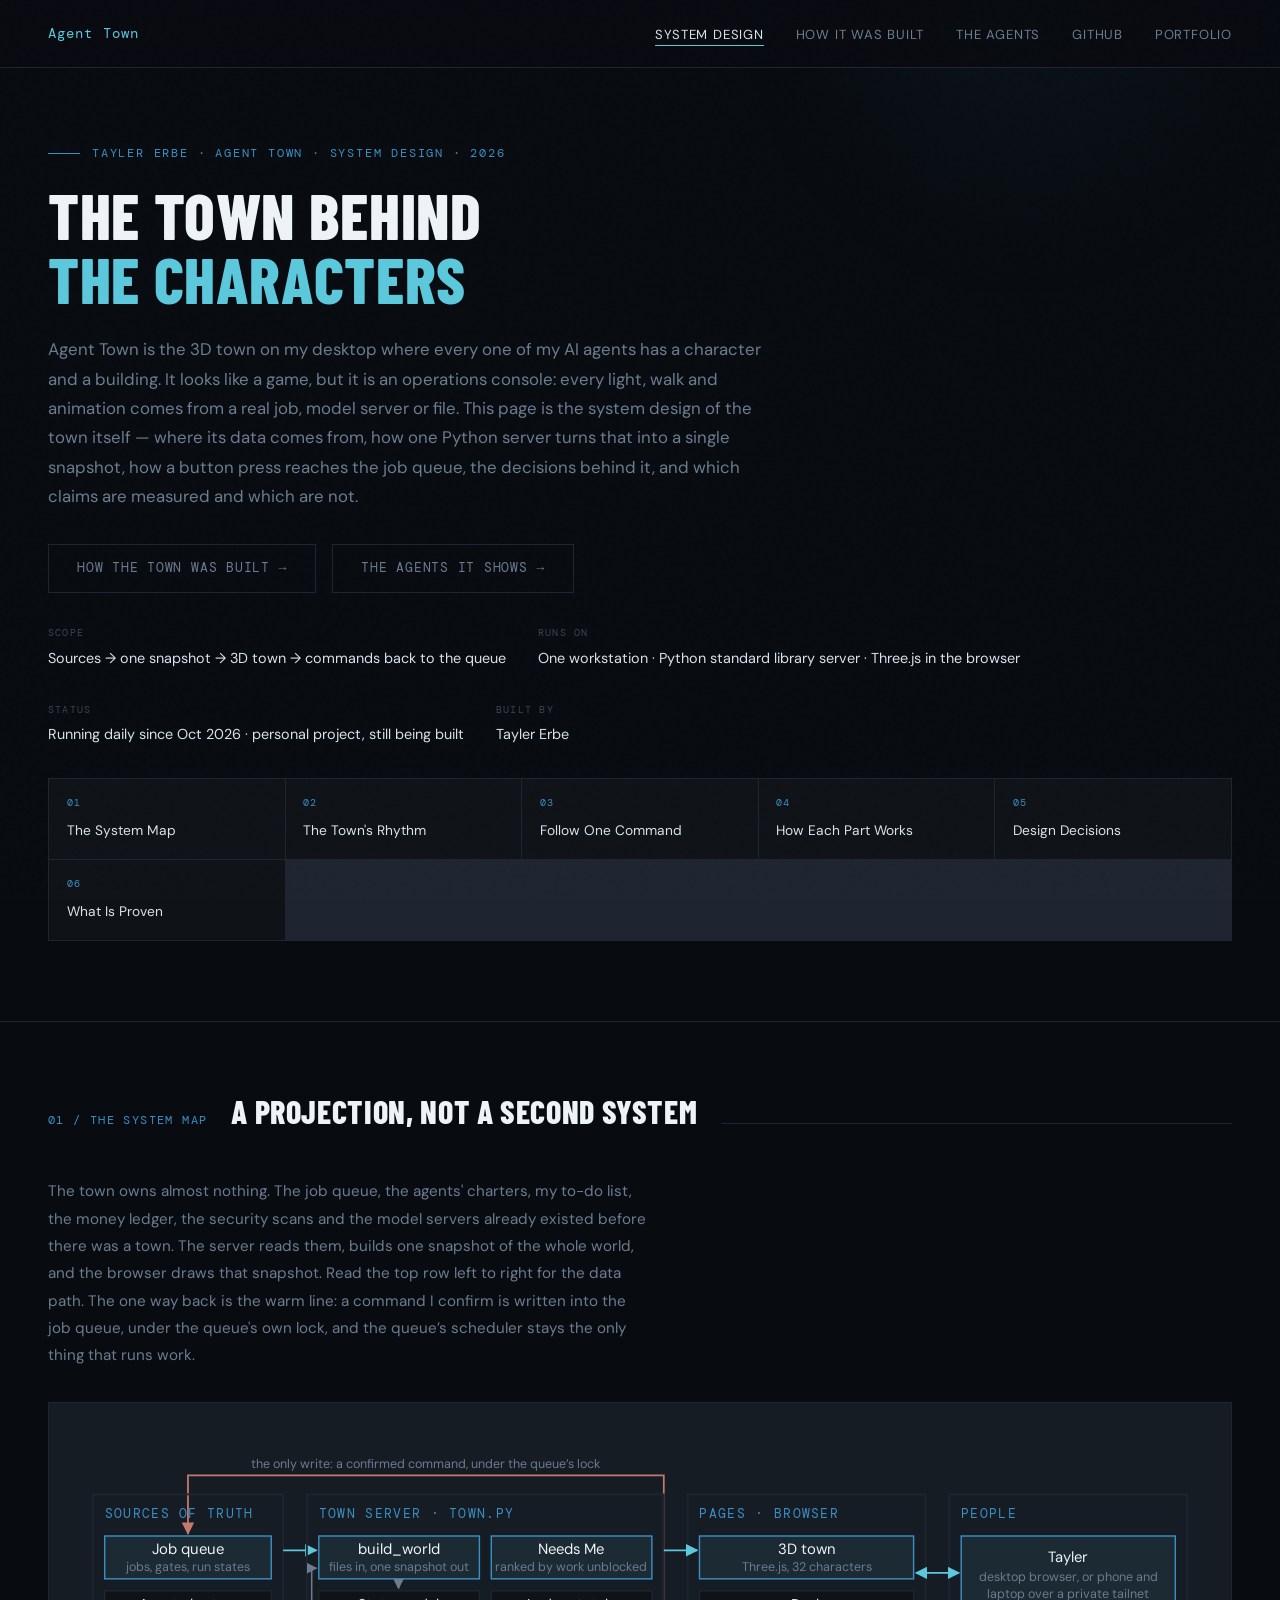
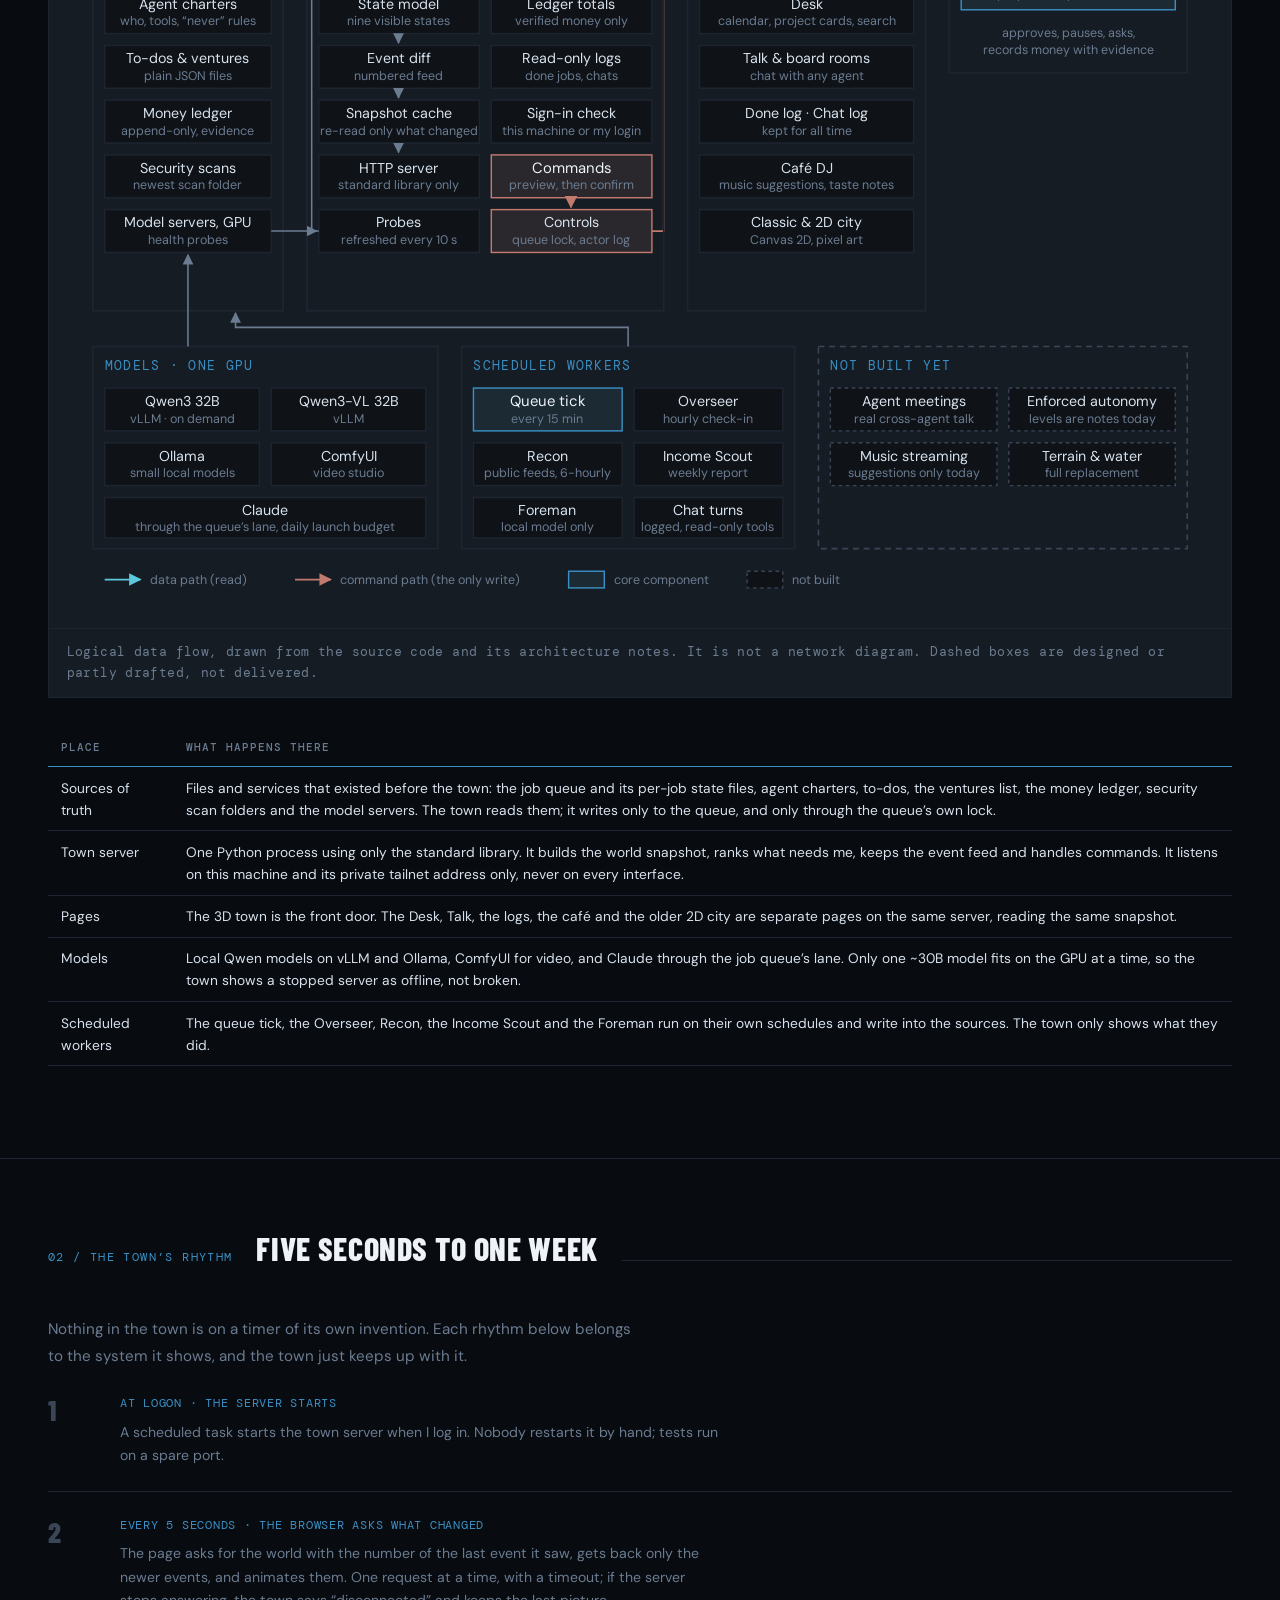
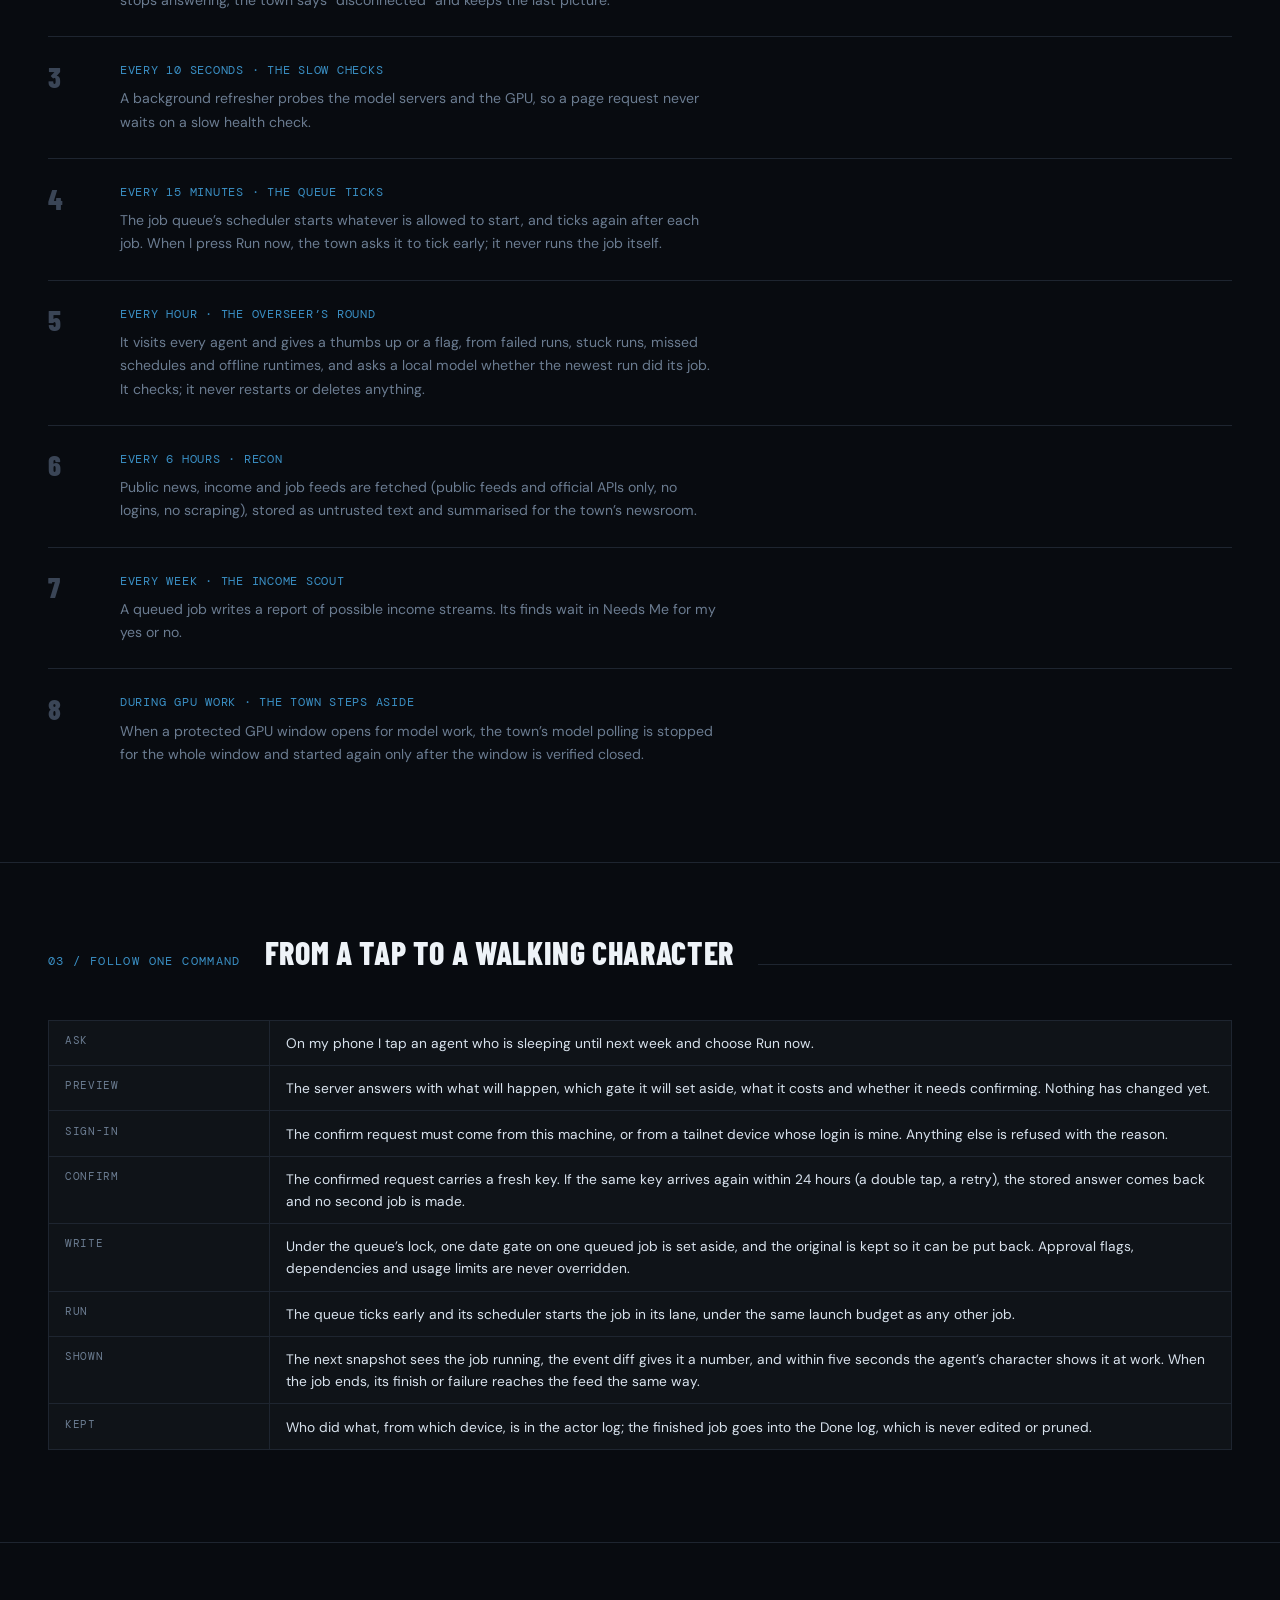
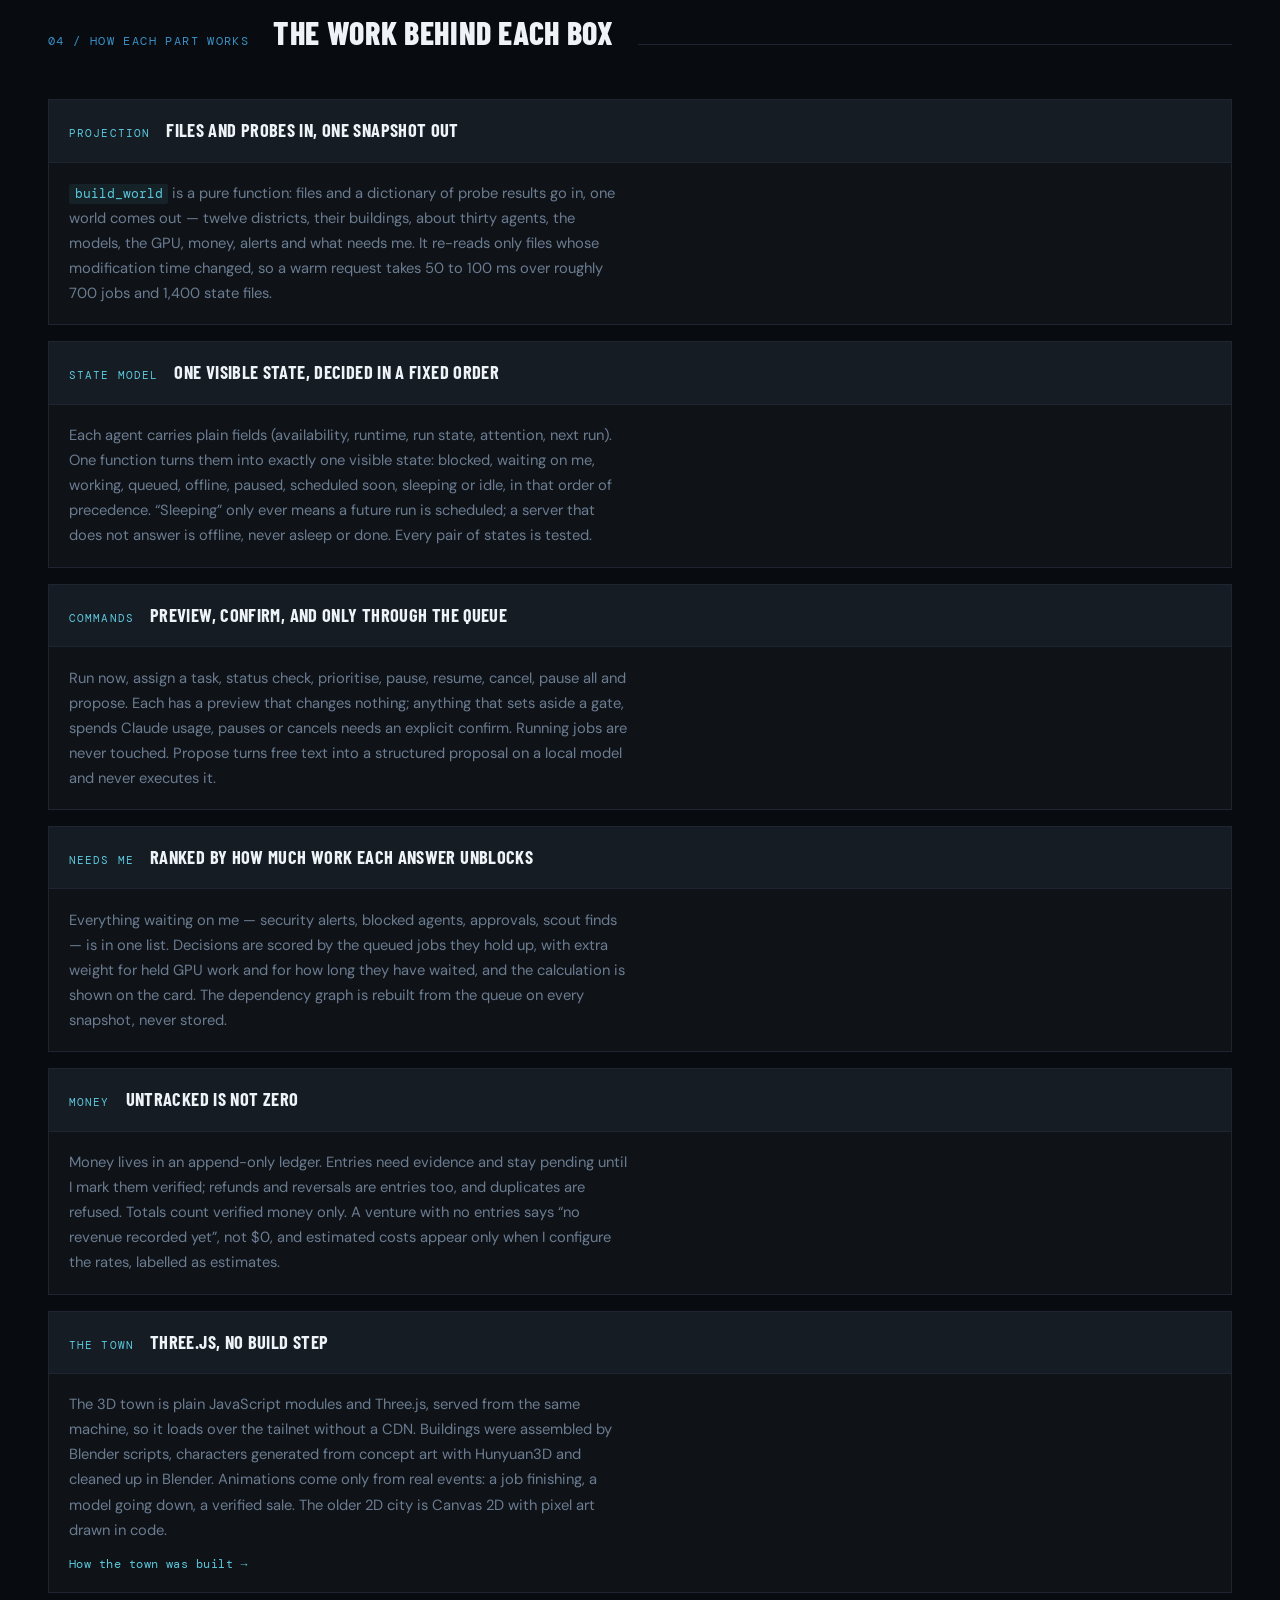
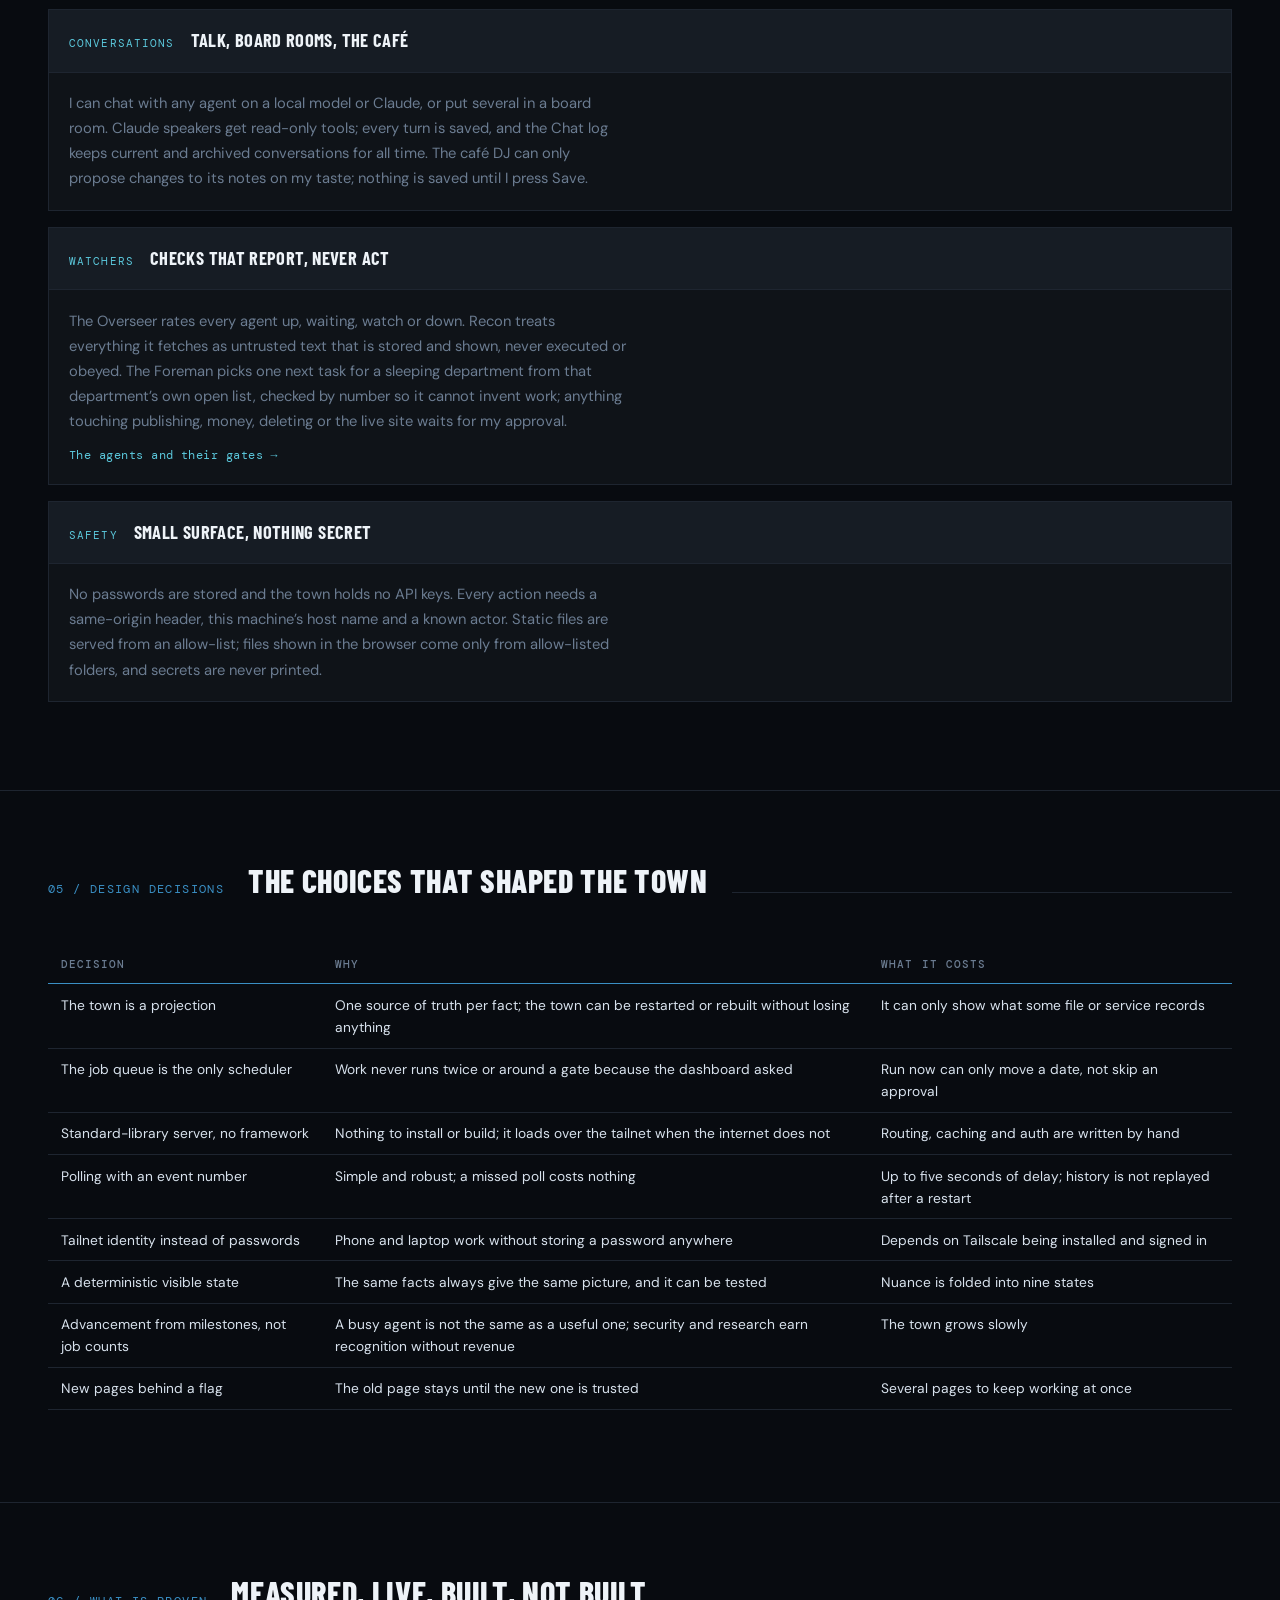
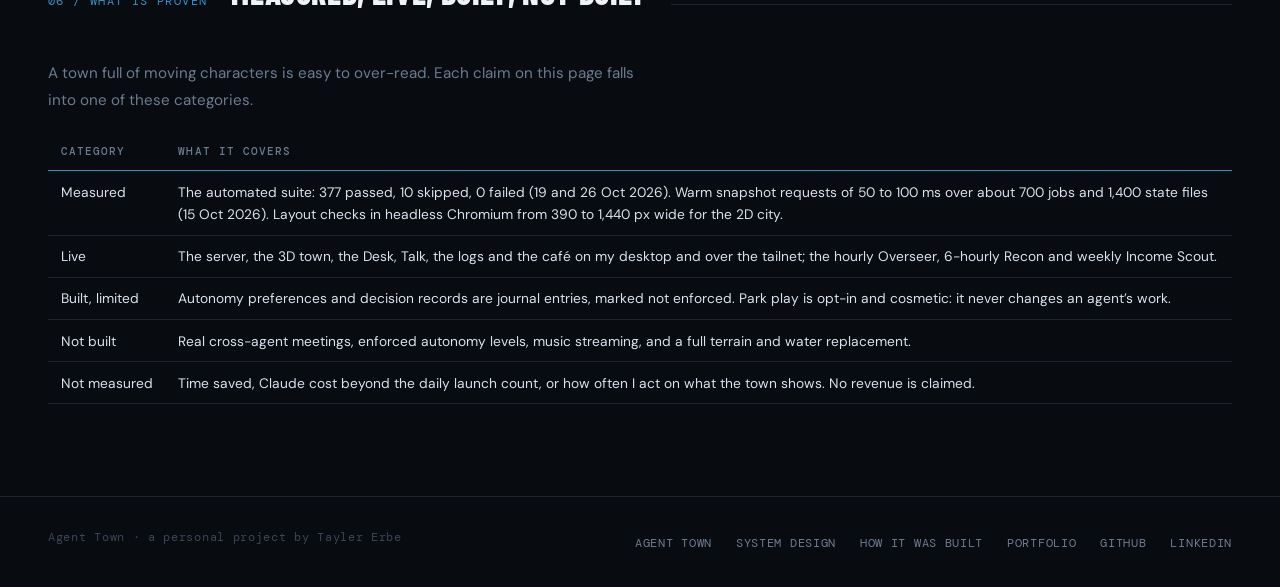
==== design/index.html @ 92caa9d0 "Agent Town public website: overview, system design and how it was built index.html (hand-written ove" ====
<!DOCTYPE html>
<html lang="en">
<head>
  <meta charset="UTF-8" />
  <meta name="viewport" content="width=device-width, initial-scale=1.0" />
  <title>Agent Town &middot; System Design</title>
  <meta name="description" content="End-to-end system design of Agent Town: where its data comes from, how one server turns it into a snapshot, how a command reaches the job queue, the design decisions, and what is measured, live, built and not built." />
  <link rel="stylesheet" href="../assets/site.css" />
  <link rel="stylesheet" href="../assets/town.css" />
</head>
<body>
  <nav class="site-nav" aria-label="Site">
    <a href="../" class="nav-logo">Agent Town</a>
    <ul class="site-nav-links">
      <li><a href="../design/" aria-current="page">System design</a></li>
      <li><a href="../built/">How it was built</a></li>
      <li class="nav-secondary"><a href="https://taylererbe.com/agent-architecture.html">The agents</a></li>
      <li class="nav-secondary"><a href="https://github.com/tayler-erbe/agent-town-public">GitHub</a></li>
      <li><a href="https://taylererbe.com/">Portfolio</a></li>
    </ul>
  </nav>

  <div class="hero">
    <div class="hero-eyebrow">Tayler Erbe &middot; Agent Town &middot; System Design &middot; 2026</div>
    <h1>The Town Behind<br><span>the Characters</span></h1>
    <p class="hero-desc">
      Agent Town is the 3D town on my desktop where every one of my AI agents has a character and a building.
      It looks like a game, but it is an operations console: every light, walk and animation comes from a real
      job, model server or file. This page is the system design of the town itself &mdash; where its data comes
      from, how one Python server turns that into a single snapshot, how a button press reaches the job queue,
      the decisions behind it, and which claims are measured and which are not.
    </p>

    <div class="hero-links">
      <a href="../built/" class="btn-ghost">How the town was built &rarr;</a>
      <a href="https://taylererbe.com/agent-architecture.html" class="btn-ghost">The agents it shows &rarr;</a>
    </div>

    <div class="hero-meta">
      <div class="meta-item"><div class="meta-label">Scope</div><div class="meta-value">Sources &rarr; one snapshot &rarr; 3D town &rarr; commands back to the queue</div></div>
      <div class="meta-item"><div class="meta-label">Runs on</div><div class="meta-value">One workstation &middot; Python standard library server &middot; Three.js in the browser</div></div>
      <div class="meta-item"><div class="meta-label">Status</div><div class="meta-value">Running daily since Oct 2026 &middot; personal project, still being built</div></div>
      <div class="meta-item"><div class="meta-label">Built by</div><div class="meta-value">Tayler Erbe</div></div>
    </div>

    <div class="toc">
      <a href="#map"><span class="toc-num">01</span><span class="toc-name">The System Map</span></a>
      <a href="#rhythm"><span class="toc-num">02</span><span class="toc-name">The Town's Rhythm</span></a>
      <a href="#command"><span class="toc-num">03</span><span class="toc-name">Follow One Command</span></a>
      <a href="#parts"><span class="toc-num">04</span><span class="toc-name">How Each Part Works</span></a>
      <a href="#decisions"><span class="toc-num">05</span><span class="toc-name">Design Decisions</span></a>
      <a href="#evidence"><span class="toc-num">06</span><span class="toc-name">What Is Proven</span></a>
    </div>
  </div>

  <!-- 01 MAP -->
  <section id="map">
    <div class="section-header">
      <div class="section-tag">01 / The System Map</div>
      <h2 class="section-title">A projection, not a second system</h2>
      <div class="section-line"></div>
    </div>

    <div class="prose">
      <p>The town owns almost nothing. The job queue, the agents' charters, my to-do list, the money ledger, the
      security scans and the model servers already existed before there was a town. The server reads them,
      builds one snapshot of the whole world, and the browser draws that snapshot. Read the top row left to right
      for the data path. The one way back is the warm line: a command I confirm is written into the job queue,
      under the queue's own lock, and the queue&rsquo;s scheduler stays the only thing that runs work.</p>
    </div>

    <figure class="diagram">
      <div class="diagram-scroll">
        <svg viewBox="0 0 960 660" role="img" aria-labelledby="map-title map-desc">
          <title id="map-title">System map of Agent Town</title>
          <desc id="map-desc">Sources of truth on the left: the job queue, the agents' charters, to-dos and ventures, the money ledger, security scans, and the model servers and GPU. The town server reads them: build_world turns files and probes into one snapshot, a state model gives each agent one visible state, an event diff numbers what changed, the snapshot is cached and served by a standard-library HTTP server. Beside them: Needs Me ranks decisions by how much queued work each unblocks, the ledger counts verified money only, commands preview and confirm actions, controls write to the queue under its lock, sign-in accepts only this machine or the owner's own tailnet login, and read-only logs keep finished jobs and chats. The pages are the 3D town, the Desk, Talk and board rooms, the Done and Chat logs, the cafe DJ and the classic 2D city, used by Tayler on the desktop or over the tailnet from a phone or laptop. Commands go back to the job queue. Below: model servers (Qwen3 32B and Qwen3-VL 32B on vLLM, Ollama, ComfyUI, and Claude through the queue's lane), scheduled workers (the queue tick, the Overseer, Recon, the Income Scout, the Foreman, chat turns) that write into the sources, and work that is not built: cross-agent meetings, enforced autonomy levels, music streaming, and new terrain and water.</desc>
          <defs>
            <marker id="ah" viewBox="0 0 10 10" refX="9" refY="5" markerWidth="7" markerHeight="7" orient="auto-start-reverse"><path d="M0,0 L10,5 L0,10 z" class="d-arrow" /></marker>
            <marker id="aha" viewBox="0 0 10 10" refX="9" refY="5" markerWidth="7" markerHeight="7" orient="auto-start-reverse"><path d="M0,0 L10,5 L0,10 z" class="d-arrow-accent" /></marker>
            <marker id="ahw" viewBox="0 0 10 10" refX="9" refY="5" markerWidth="7" markerHeight="7" orient="auto-start-reverse"><path d="M0,0 L10,5 L0,10 z" class="d-arrow-warm" /></marker>
          </defs>

          <!-- WRITE PATH (over the top) -->
          <path d="M490 343 H500 V44 H100 V93" class="d-line-warm" marker-end="url(#ahw)" />
          <text x="300" y="38" text-anchor="middle" class="d-small">the only write: a confirmed command, under the queue&rsquo;s lock</text>

          <!-- SOURCES -->
          <rect x="20" y="60" width="160" height="350" class="d-frame" />
          <text x="30" y="80" class="d-title">Sources of truth</text>
          <rect x="30" y="95" width="140" height="36" class="d-box-accent" />
          <text x="100" y="110" text-anchor="middle" class="d-label-strong">Job queue</text>
          <text x="100" y="124" text-anchor="middle" class="d-small">jobs, gates, run states</text>
          <rect x="30" y="141" width="140" height="36" class="d-box" />
          <text x="100" y="156" text-anchor="middle" class="d-label">Agent charters</text>
          <text x="100" y="170" text-anchor="middle" class="d-small">who, tools, &ldquo;never&rdquo; rules</text>
          <rect x="30" y="187" width="140" height="36" class="d-box" />
          <text x="100" y="202" text-anchor="middle" class="d-label">To-dos &amp; ventures</text>
          <text x="100" y="216" text-anchor="middle" class="d-small">plain JSON files</text>
          <rect x="30" y="233" width="140" height="36" class="d-box" />
          <text x="100" y="248" text-anchor="middle" class="d-label">Money ledger</text>
          <text x="100" y="262" text-anchor="middle" class="d-small">append-only, evidence</text>
          <rect x="30" y="279" width="140" height="36" class="d-box" />
          <text x="100" y="294" text-anchor="middle" class="d-label">Security scans</text>
          <text x="100" y="308" text-anchor="middle" class="d-small">newest scan folder</text>
          <rect x="30" y="325" width="140" height="36" class="d-box" />
          <text x="100" y="340" text-anchor="middle" class="d-label">Model servers, GPU</text>
          <text x="100" y="354" text-anchor="middle" class="d-small">health probes</text>
          <path d="M180 107 H208" class="d-line-accent" marker-end="url(#aha)" />

          <!-- SERVER -->
          <rect x="200" y="60" width="300" height="350" class="d-frame" />
          <text x="210" y="80" class="d-title">Town server &middot; town.py</text>

          <rect x="210" y="95" width="135" height="36" class="d-box-accent" />
          <text x="277" y="110" text-anchor="middle" class="d-label-strong">build_world</text>
          <text x="277" y="124" text-anchor="middle" class="d-small">files in, one snapshot out</text>
          <path d="M277 131 V139" class="d-line" marker-end="url(#ah)" />
          <rect x="210" y="141" width="135" height="36" class="d-box" />
          <text x="277" y="156" text-anchor="middle" class="d-label">State model</text>
          <text x="277" y="170" text-anchor="middle" class="d-small">nine visible states</text>
          <path d="M277 177 V185" class="d-line" marker-end="url(#ah)" />
          <rect x="210" y="187" width="135" height="36" class="d-box" />
          <text x="277" y="202" text-anchor="middle" class="d-label">Event diff</text>
          <text x="277" y="216" text-anchor="middle" class="d-small">numbered feed</text>
          <path d="M277 223 V231" class="d-line" marker-end="url(#ah)" />
          <rect x="210" y="233" width="135" height="36" class="d-box" />
          <text x="277" y="248" text-anchor="middle" class="d-label">Snapshot cache</text>
          <text x="277" y="262" text-anchor="middle" class="d-small">re-read only what changed</text>
          <path d="M277 269 V277" class="d-line" marker-end="url(#ah)" />
          <rect x="210" y="279" width="135" height="36" class="d-box" />
          <text x="277" y="294" text-anchor="middle" class="d-label">HTTP server</text>
          <text x="277" y="308" text-anchor="middle" class="d-small">standard library only</text>
          <rect x="210" y="325" width="135" height="36" class="d-box" />
          <text x="277" y="340" text-anchor="middle" class="d-label">Probes</text>
          <text x="277" y="354" text-anchor="middle" class="d-small">refreshed every 10 s</text>
          <path d="M210 343 H204 V122 H208" class="d-line" marker-end="url(#ah)" />
          <path d="M170 343 H208" class="d-line" marker-end="url(#ah)" />

          <rect x="355" y="95" width="135" height="36" class="d-box-accent" />
          <text x="422" y="110" text-anchor="middle" class="d-label-strong">Needs Me</text>
          <text x="422" y="124" text-anchor="middle" class="d-small">ranked by work unblocked</text>
          <rect x="355" y="141" width="135" height="36" class="d-box" />
          <text x="422" y="156" text-anchor="middle" class="d-label">Ledger totals</text>
          <text x="422" y="170" text-anchor="middle" class="d-small">verified money only</text>
          <rect x="355" y="187" width="135" height="36" class="d-box" />
          <text x="422" y="202" text-anchor="middle" class="d-label">Read-only logs</text>
          <text x="422" y="216" text-anchor="middle" class="d-small">done jobs, chats</text>
          <rect x="355" y="233" width="135" height="36" class="d-box" />
          <text x="422" y="248" text-anchor="middle" class="d-label">Sign-in check</text>
          <text x="422" y="262" text-anchor="middle" class="d-small">this machine or my login</text>
          <rect x="355" y="279" width="135" height="36" class="d-box-warm" />
          <text x="422" y="294" text-anchor="middle" class="d-label-strong">Commands</text>
          <text x="422" y="308" text-anchor="middle" class="d-small">preview, then confirm</text>
          <path d="M422 315 V323" class="d-line-warm" marker-end="url(#ahw)" />
          <rect x="355" y="325" width="135" height="36" class="d-box-warm" />
          <text x="422" y="340" text-anchor="middle" class="d-label">Controls</text>
          <text x="422" y="354" text-anchor="middle" class="d-small">queue lock, actor log</text>

          <!-- PAGES -->
          <rect x="520" y="60" width="200" height="350" class="d-frame" />
          <text x="530" y="80" class="d-title">Pages &middot; browser</text>
          <path d="M500 107 H528" class="d-line-accent" marker-end="url(#aha)" />
          <rect x="530" y="95" width="180" height="36" class="d-box-accent" />
          <text x="620" y="110" text-anchor="middle" class="d-label-strong">3D town</text>
          <text x="620" y="124" text-anchor="middle" class="d-small">Three.js, 32 characters</text>
          <rect x="530" y="141" width="180" height="36" class="d-box" />
          <text x="620" y="156" text-anchor="middle" class="d-label">Desk</text>
          <text x="620" y="170" text-anchor="middle" class="d-small">calendar, project cards, search</text>
          <rect x="530" y="187" width="180" height="36" class="d-box" />
          <text x="620" y="202" text-anchor="middle" class="d-label">Talk &amp; board rooms</text>
          <text x="620" y="216" text-anchor="middle" class="d-small">chat with any agent</text>
          <rect x="530" y="233" width="180" height="36" class="d-box" />
          <text x="620" y="248" text-anchor="middle" class="d-label">Done log &middot; Chat log</text>
          <text x="620" y="262" text-anchor="middle" class="d-small">kept for all time</text>
          <rect x="530" y="279" width="180" height="36" class="d-box" />
          <text x="620" y="294" text-anchor="middle" class="d-label">Caf&eacute; DJ</text>
          <text x="620" y="308" text-anchor="middle" class="d-small">music suggestions, taste notes</text>
          <rect x="530" y="325" width="180" height="36" class="d-box" />
          <text x="620" y="340" text-anchor="middle" class="d-label">Classic &amp; 2D city</text>
          <text x="620" y="354" text-anchor="middle" class="d-small">Canvas 2D, pixel art</text>

          <!-- PEOPLE -->
          <rect x="740" y="60" width="200" height="150" class="d-frame" />
          <text x="750" y="80" class="d-title">People</text>
          <rect x="750" y="95" width="180" height="62" class="d-box-accent" />
          <text x="840" y="117" text-anchor="middle" class="d-label-strong">Tayler</text>
          <text x="840" y="133" text-anchor="middle" class="d-small">desktop browser, or phone and</text>
          <text x="840" y="147" text-anchor="middle" class="d-small">laptop over a private tailnet</text>
          <path d="M712 126 H748" class="d-line-accent" marker-start="url(#aha)" marker-end="url(#aha)" />
          <text x="840" y="180" text-anchor="middle" class="d-small">approves, pauses, asks,</text>
          <text x="840" y="194" text-anchor="middle" class="d-small">records money with evidence</text>

          <!-- MODELS -->
          <rect x="20" y="440" width="290" height="170" class="d-frame" />
          <text x="30" y="460" class="d-title">Models &middot; one GPU</text>
          <path d="M100 440 V363" class="d-line" marker-end="url(#ah)" />
          <rect x="30" y="475" width="130" height="36" class="d-box" />
          <text x="95" y="490" text-anchor="middle" class="d-label">Qwen3 32B</text>
          <text x="95" y="504" text-anchor="middle" class="d-small">vLLM &middot; on demand</text>
          <rect x="170" y="475" width="130" height="36" class="d-box" />
          <text x="235" y="490" text-anchor="middle" class="d-label">Qwen3-VL 32B</text>
          <text x="235" y="504" text-anchor="middle" class="d-small">vLLM</text>
          <rect x="30" y="521" width="130" height="36" class="d-box" />
          <text x="95" y="536" text-anchor="middle" class="d-label">Ollama</text>
          <text x="95" y="550" text-anchor="middle" class="d-small">small local models</text>
          <rect x="170" y="521" width="130" height="36" class="d-box" />
          <text x="235" y="536" text-anchor="middle" class="d-label">ComfyUI</text>
          <text x="235" y="550" text-anchor="middle" class="d-small">video studio</text>
          <rect x="30" y="567" width="270" height="34" class="d-box" />
          <text x="165" y="582" text-anchor="middle" class="d-label">Claude</text>
          <text x="165" y="595" text-anchor="middle" class="d-small">through the queue&rsquo;s lane, daily launch budget</text>

          <!-- WORKERS -->
          <rect x="330" y="440" width="280" height="170" class="d-frame" />
          <text x="340" y="460" class="d-title">Scheduled workers</text>
          <path d="M470 440 V424 H140 V412" class="d-line" marker-end="url(#ah)" />
          <rect x="340" y="475" width="125" height="36" class="d-box-accent" />
          <text x="402" y="490" text-anchor="middle" class="d-label-strong">Queue tick</text>
          <text x="402" y="504" text-anchor="middle" class="d-small">every 15 min</text>
          <rect x="475" y="475" width="125" height="36" class="d-box" />
          <text x="537" y="490" text-anchor="middle" class="d-label">Overseer</text>
          <text x="537" y="504" text-anchor="middle" class="d-small">hourly check-in</text>
          <rect x="340" y="521" width="125" height="36" class="d-box" />
          <text x="402" y="536" text-anchor="middle" class="d-label">Recon</text>
          <text x="402" y="550" text-anchor="middle" class="d-small">public feeds, 6-hourly</text>
          <rect x="475" y="521" width="125" height="36" class="d-box" />
          <text x="537" y="536" text-anchor="middle" class="d-label">Income Scout</text>
          <text x="537" y="550" text-anchor="middle" class="d-small">weekly report</text>
          <rect x="340" y="567" width="125" height="34" class="d-box" />
          <text x="402" y="582" text-anchor="middle" class="d-label">Foreman</text>
          <text x="402" y="595" text-anchor="middle" class="d-small">local model only</text>
          <rect x="475" y="567" width="125" height="34" class="d-box" />
          <text x="537" y="582" text-anchor="middle" class="d-label">Chat turns</text>
          <text x="537" y="595" text-anchor="middle" class="d-small">logged, read-only tools</text>

          <!-- NOT BUILT -->
          <rect x="630" y="440" width="310" height="170" class="d-frame-dash" />
          <text x="640" y="460" class="d-title">Not built yet</text>
          <rect x="640" y="475" width="140" height="36" class="d-box-dash" />
          <text x="710" y="490" text-anchor="middle" class="d-label">Agent meetings</text>
          <text x="710" y="504" text-anchor="middle" class="d-small">real cross-agent talk</text>
          <rect x="790" y="475" width="140" height="36" class="d-box-dash" />
          <text x="860" y="490" text-anchor="middle" class="d-label">Enforced autonomy</text>
          <text x="860" y="504" text-anchor="middle" class="d-small">levels are notes today</text>
          <rect x="640" y="521" width="140" height="36" class="d-box-dash" />
          <text x="710" y="536" text-anchor="middle" class="d-label">Music streaming</text>
          <text x="710" y="550" text-anchor="middle" class="d-small">suggestions only today</text>
          <rect x="790" y="521" width="140" height="36" class="d-box-dash" />
          <text x="860" y="536" text-anchor="middle" class="d-label">Terrain &amp; water</text>
          <text x="860" y="550" text-anchor="middle" class="d-small">full replacement</text>

          <!-- LEGEND -->
          <path d="M30 636 H60" class="d-line-accent" marker-end="url(#aha)" />
          <text x="68" y="640" class="d-small">data path (read)</text>
          <path d="M190 636 H220" class="d-line-warm" marker-end="url(#ahw)" />
          <text x="228" y="640" class="d-small">command path (the only write)</text>
          <rect x="420" y="629" width="30" height="14" class="d-box-accent" />
          <text x="458" y="640" class="d-small">core component</text>
          <rect x="570" y="629" width="30" height="14" class="d-box-dash" />
          <text x="608" y="640" class="d-small">not built</text>
        </svg>
      </div>
      <div class="scroll-hint">Scroll sideways to see the whole map</div>
      <figcaption>Logical data flow, drawn from the source code and its architecture notes. It is not a network diagram. Dashed boxes are designed or partly drafted, not delivered.</figcaption>
    </figure>

    <table class="dt">
      <thead><tr><th scope="col">Place</th><th scope="col">What happens there</th></tr></thead>
      <tbody>
        <tr><td>Sources of truth</td><td>Files and services that existed before the town: the job queue and its per-job state files, agent charters, to-dos, the ventures list, the money ledger, security scan folders and the model servers. The town reads them; it writes only to the queue, and only through the queue&rsquo;s own lock.</td></tr>
        <tr><td>Town server</td><td>One Python process using only the standard library. It builds the world snapshot, ranks what needs me, keeps the event feed and handles commands. It listens on this machine and its private tailnet address only, never on every interface.</td></tr>
        <tr><td>Pages</td><td>The 3D town is the front door. The Desk, Talk, the logs, the caf&eacute; and the older 2D city are separate pages on the same server, reading the same snapshot.</td></tr>
        <tr><td>Models</td><td>Local Qwen models on vLLM and Ollama, ComfyUI for video, and Claude through the job queue&rsquo;s lane. Only one ~30B model fits on the GPU at a time, so the town shows a stopped server as offline, not broken.</td></tr>
        <tr><td>Scheduled workers</td><td>The queue tick, the Overseer, Recon, the Income Scout and the Foreman run on their own schedules and write into the sources. The town only shows what they did.</td></tr>
      </tbody>
    </table>
  </section>

  <!-- 02 RHYTHM -->
  <section id="rhythm">
    <div class="section-header">
      <div class="section-tag">02 / The Town&rsquo;s Rhythm</div>
      <h2 class="section-title">Five seconds to one week</h2>
      <div class="section-line"></div>
    </div>

    <div class="prose">
      <p>Nothing in the town is on a timer of its own invention. Each rhythm below belongs to the system it
      shows, and the town just keeps up with it.</p>
    </div>

    <div class="pipeline">
      <div class="pipeline-step"><div class="step-num">1</div><div><div class="step-title">At logon &middot; the server starts</div><div class="step-body">A scheduled task starts the town server when I log in. Nobody restarts it by hand; tests run on a spare port.</div></div></div>
      <div class="pipeline-step"><div class="step-num">2</div><div><div class="step-title">Every 5 seconds &middot; the browser asks what changed</div><div class="step-body">The page asks for the world with the number of the last event it saw, gets back only the newer events, and animates them. One request at a time, with a timeout; if the server stops answering, the town says &ldquo;disconnected&rdquo; and keeps the last picture.</div></div></div>
      <div class="pipeline-step"><div class="step-num">3</div><div><div class="step-title">Every 10 seconds &middot; the slow checks</div><div class="step-body">A background refresher probes the model servers and the GPU, so a page request never waits on a slow health check.</div></div></div>
      <div class="pipeline-step"><div class="step-num">4</div><div><div class="step-title">Every 15 minutes &middot; the queue ticks</div><div class="step-body">The job queue&rsquo;s scheduler starts whatever is allowed to start, and ticks again after each job. When I press Run now, the town asks it to tick early; it never runs the job itself.</div></div></div>
      <div class="pipeline-step"><div class="step-num">5</div><div><div class="step-title">Every hour &middot; the Overseer&rsquo;s round</div><div class="step-body">It visits every agent and gives a thumbs up or a flag, from failed runs, stuck runs, missed schedules and offline runtimes, and asks a local model whether the newest run did its job. It checks; it never restarts or deletes anything.</div></div></div>
      <div class="pipeline-step"><div class="step-num">6</div><div><div class="step-title">Every 6 hours &middot; Recon</div><div class="step-body">Public news, income and job feeds are fetched (public feeds and official APIs only, no logins, no scraping), stored as untrusted text and summarised for the town&rsquo;s newsroom.</div></div></div>
      <div class="pipeline-step"><div class="step-num">7</div><div><div class="step-title">Every week &middot; the Income Scout</div><div class="step-body">A queued job writes a report of possible income streams. Its finds wait in Needs Me for my yes or no.</div></div></div>
      <div class="pipeline-step"><div class="step-num">8</div><div><div class="step-title">During GPU work &middot; the town steps aside</div><div class="step-body">When a protected GPU window opens for model work, the town&rsquo;s model polling is stopped for the whole window and started again only after the window is verified closed.</div></div></div>
    </div>
  </section>

  <!-- 03 ONE COMMAND -->
  <section id="command">
    <div class="section-header">
      <div class="section-tag">03 / Follow One Command</div>
      <h2 class="section-title">From a tap to a walking character</h2>
      <div class="section-line"></div>
    </div>

    <div class="kv">
      <div class="k">Ask</div><div class="v">On my phone I tap an agent who is sleeping until next week and choose Run now.</div>
      <div class="k">Preview</div><div class="v">The server answers with what will happen, which gate it will set aside, what it costs and whether it needs confirming. Nothing has changed yet.</div>
      <div class="k">Sign-in</div><div class="v">The confirm request must come from this machine, or from a tailnet device whose login is mine. Anything else is refused with the reason.</div>
      <div class="k">Confirm</div><div class="v">The confirmed request carries a fresh key. If the same key arrives again within 24 hours (a double tap, a retry), the stored answer comes back and no second job is made.</div>
      <div class="k">Write</div><div class="v">Under the queue&rsquo;s lock, one date gate on one queued job is set aside, and the original is kept so it can be put back. Approval flags, dependencies and usage limits are never overridden.</div>
      <div class="k">Run</div><div class="v">The queue ticks early and its scheduler starts the job in its lane, under the same launch budget as any other job.</div>
      <div class="k">Shown</div><div class="v">The next snapshot sees the job running, the event diff gives it a number, and within five seconds the agent&rsquo;s character shows it at work. When the job ends, its finish or failure reaches the feed the same way.</div>
      <div class="k">Kept</div><div class="v">Who did what, from which device, is in the actor log; the finished job goes into the Done log, which is never edited or pruned.</div>
    </div>
  </section>

  <!-- 04 PARTS -->
  <section id="parts">
    <div class="section-header">
      <div class="section-tag">04 / How Each Part Works</div>
      <h2 class="section-title">The work behind each box</h2>
      <div class="section-line"></div>
    </div>

    <div class="stage">
      <div class="stage-head"><span class="stage-id">PROJECTION</span><span class="stage-name">Files and probes in, one snapshot out</span></div>
      <div class="stage-body">
        <code>build_world</code> is a pure function: files and a dictionary of probe results go in, one world comes
        out &mdash; twelve districts, their buildings, about thirty agents, the models, the GPU, money, alerts and
        what needs me. It re-reads only files whose modification time changed, so a warm request takes 50 to
        100 ms over roughly 700 jobs and 1,400 state files.
      </div>
    </div>

    <div class="stage">
      <div class="stage-head"><span class="stage-id">STATE MODEL</span><span class="stage-name">One visible state, decided in a fixed order</span></div>
      <div class="stage-body">
        Each agent carries plain fields (availability, runtime, run state, attention, next run). One function
        turns them into exactly one visible state: blocked, waiting on me, working, queued, offline, paused,
        scheduled soon, sleeping or idle, in that order of precedence. &ldquo;Sleeping&rdquo; only ever means a
        future run is scheduled; a server that does not answer is offline, never asleep or done. Every pair of
        states is tested.
      </div>
    </div>

    <div class="stage">
      <div class="stage-head"><span class="stage-id">COMMANDS</span><span class="stage-name">Preview, confirm, and only through the queue</span></div>
      <div class="stage-body">
        Run now, assign a task, status check, prioritise, pause, resume, cancel, pause all and propose. Each has a
        preview that changes nothing; anything that sets aside a gate, spends Claude usage, pauses or cancels
        needs an explicit confirm. Running jobs are never touched. Propose turns free text into a structured
        proposal on a local model and never executes it.
      </div>
    </div>

    <div class="stage">
      <div class="stage-head"><span class="stage-id">NEEDS ME</span><span class="stage-name">Ranked by how much work each answer unblocks</span></div>
      <div class="stage-body">
        Everything waiting on me &mdash; security alerts, blocked agents, approvals, scout finds &mdash; is in one
        list. Decisions are scored by the queued jobs they hold up, with extra weight for held GPU work and for
        how long they have waited, and the calculation is shown on the card. The dependency graph is rebuilt
        from the queue on every snapshot, never stored.
      </div>
    </div>

    <div class="stage">
      <div class="stage-head"><span class="stage-id">MONEY</span><span class="stage-name">Untracked is not zero</span></div>
      <div class="stage-body">
        Money lives in an append-only ledger. Entries need evidence and stay pending until I mark them verified;
        refunds and reversals are entries too, and duplicates are refused. Totals count verified money only. A
        venture with no entries says &ldquo;no revenue recorded yet&rdquo;, not $0, and estimated costs appear
        only when I configure the rates, labelled as estimates.
      </div>
    </div>

    <div class="stage">
      <div class="stage-head"><span class="stage-id">THE TOWN</span><span class="stage-name">Three.js, no build step</span></div>
      <div class="stage-body">
        The 3D town is plain JavaScript modules and Three.js, served from the same machine, so it loads over the
        tailnet without a CDN. Buildings were assembled by Blender scripts, characters generated from concept art
        with Hunyuan3D and cleaned up in Blender. Animations come only from real events: a job finishing, a
        model going down, a verified sale. The older 2D city is Canvas 2D with pixel art drawn in code.
        <div class="links-line"><a href="../built/">How the town was built &rarr;</a></div>
      </div>
    </div>

    <div class="stage">
      <div class="stage-head"><span class="stage-id">CONVERSATIONS</span><span class="stage-name">Talk, board rooms, the caf&eacute;</span></div>
      <div class="stage-body">
        I can chat with any agent on a local model or Claude, or put several in a board room. Claude speakers
        get read-only tools; every turn is saved, and the Chat log keeps current and archived conversations for
        all time. The caf&eacute; DJ can only propose changes to its notes on my taste; nothing is saved until
        I press Save.
      </div>
    </div>

    <div class="stage">
      <div class="stage-head"><span class="stage-id">WATCHERS</span><span class="stage-name">Checks that report, never act</span></div>
      <div class="stage-body">
        The Overseer rates every agent up, waiting, watch or down. Recon treats everything it fetches as
        untrusted text that is stored and shown, never executed or obeyed. The Foreman picks one next task for a
        sleeping department from that department&rsquo;s own open list, checked by number so it cannot invent
        work; anything touching publishing, money, deleting or the live site waits for my approval.
        <div class="links-line"><a href="https://taylererbe.com/agent-architecture.html">The agents and their gates &rarr;</a></div>
      </div>
    </div>

    <div class="stage">
      <div class="stage-head"><span class="stage-id">SAFETY</span><span class="stage-name">Small surface, nothing secret</span></div>
      <div class="stage-body">
        No passwords are stored and the town holds no API keys. Every action needs a same-origin header, this
        machine&rsquo;s host name and a known actor. Static files are served from an allow-list; files shown in
        the browser come only from allow-listed folders, and secrets are never printed.
      </div>
    </div>
  </section>

  <!-- 05 DECISIONS -->
  <section id="decisions">
    <div class="section-header">
      <div class="section-tag">05 / Design Decisions</div>
      <h2 class="section-title">The choices that shaped the town</h2>
      <div class="section-line"></div>
    </div>

    <table class="dt">
      <thead><tr><th scope="col">Decision</th><th scope="col">Why</th><th scope="col">What it costs</th></tr></thead>
      <tbody>
        <tr><td>The town is a projection</td><td>One source of truth per fact; the town can be restarted or rebuilt without losing anything</td><td>It can only show what some file or service records</td></tr>
        <tr><td>The job queue is the only scheduler</td><td>Work never runs twice or around a gate because the dashboard asked</td><td>Run now can only move a date, not skip an approval</td></tr>
        <tr><td>Standard-library server, no framework</td><td>Nothing to install or build; it loads over the tailnet when the internet does not</td><td>Routing, caching and auth are written by hand</td></tr>
        <tr><td>Polling with an event number</td><td>Simple and robust; a missed poll costs nothing</td><td>Up to five seconds of delay; history is not replayed after a restart</td></tr>
        <tr><td>Tailnet identity instead of passwords</td><td>Phone and laptop work without storing a password anywhere</td><td>Depends on Tailscale being installed and signed in</td></tr>
        <tr><td>A deterministic visible state</td><td>The same facts always give the same picture, and it can be tested</td><td>Nuance is folded into nine states</td></tr>
        <tr><td>Advancement from milestones, not job counts</td><td>A busy agent is not the same as a useful one; security and research earn recognition without revenue</td><td>The town grows slowly</td></tr>
        <tr><td>New pages behind a flag</td><td>The old page stays until the new one is trusted</td><td>Several pages to keep working at once</td></tr>
      </tbody>
    </table>
  </section>

  <!-- 06 EVIDENCE -->
  <section id="evidence">
    <div class="section-header">
      <div class="section-tag">06 / What Is Proven</div>
      <h2 class="section-title">Measured, live, built, not built</h2>
      <div class="section-line"></div>
    </div>

    <div class="prose">
      <p>A town full of moving characters is easy to over-read. Each claim on this page falls into one of these
      categories.</p>
    </div>

    <table class="dt status-table">
      <thead><tr><th scope="col">Category</th><th scope="col">What it covers</th></tr></thead>
      <tbody>
        <tr><td>Measured</td><td>The automated suite: 377 passed, 10 skipped, 0 failed (19 and 26 Oct 2026). Warm snapshot requests of 50 to 100 ms over about 700 jobs and 1,400 state files (15 Oct 2026). Layout checks in headless Chromium from 390 to 1,440 px wide for the 2D city.</td></tr>
        <tr><td>Live</td><td>The server, the 3D town, the Desk, Talk, the logs and the caf&eacute; on my desktop and over the tailnet; the hourly Overseer, 6-hourly Recon and weekly Income Scout.</td></tr>
        <tr><td>Built, limited</td><td>Autonomy preferences and decision records are journal entries, marked not enforced. Park play is opt-in and cosmetic: it never changes an agent&rsquo;s work.</td></tr>
        <tr><td>Not built</td><td>Real cross-agent meetings, enforced autonomy levels, music streaming, and a full terrain and water replacement.</td></tr>
        <tr><td>Not measured</td><td>Time saved, Claude cost beyond the daily launch count, or how often I act on what the town shows. No revenue is claimed.</td></tr>
      </tbody>
    </table>
  </section>

  <footer class="site-footer">
    <div class="site-footer-meta">
      <p>Agent Town &middot; a personal project by Tayler Erbe</p>
    </div>
    <ul class="site-footer-links">
      <li><a href="../">Agent Town</a></li>
      <li><a href="../design/">System design</a></li>
      <li><a href="../built/">How it was built</a></li>
      <li><a href="https://taylererbe.com/">Portfolio</a></li>
      <li><a href="https://github.com/tayler-erbe" target="_blank" rel="noopener">GitHub</a></li>
      <li><a href="https://linkedin.com/in/tayler-erbe-194374141" target="_blank" rel="noopener">LinkedIn</a></li>
    </ul>
  </footer>

</body>
</html>
---- assets/site.css ----
/* ==========================================================================
   taylererbe.com — site design system
   One stylesheet for every page. Tokens first, then base, then components.
   Documentation: DESIGN_SYSTEM.md. Mechanical check: tools/check_style.py
   Rule: pages never define their own hex colours or font families; they use
   the tokens below (var(--...)). Add a token here before using a new colour.
   ========================================================================== */

@import url("https://fonts.googleapis.com/css2?family=Barlow+Condensed:wght@400;600;700;800&family=DM+Mono:wght@300;400;500&family=DM+Sans:ital,opsz,wght@0,9..40,300;0,9..40,400;0,9..40,500;0,9..40,700;1,9..40,300;1,9..40,400&display=swap");

/* ---------- 1. Tokens ---------------------------------------------------- */
:root {
  /* Surfaces and lines (dark theme only; the site has no light theme) */
  --bg: #080b10;
  --surface: #0f1318;
  --surface2: #161c24;
  --surface3: #1f2230;            /* hover state of a raised card */
  --border: #1e2530;
  --nav-bg: rgba(8, 11, 16, 0.88);

  /* Text */
  --white: #eef3f8;               /* headings, emphasised figures */
  --text: #d8e2ed;                /* body text on dark */
  --muted: #6b7c91;               /* secondary text, prose paragraphs */
  --muted2: #3a4556;              /* tertiary: captions, step numbers */
  --ink: #0b0c0f;                 /* text on an accent-filled button */

  /* Brand accents */
  --accent: #5bc8dc;              /* primary: links, figures, active states */
  --accent-hover: #82d9e8;
  --accent2: #3a8fc4;             /* secondary: tags, eyebrows, section tags */
  --accent3: #c07a6e;             /* warm: caution, challenger, personal */
  --accent-dim: rgba(91, 200, 220, 0.12);
  --accent-faint: rgba(91, 200, 220, 0.08);

  /* Status and semantic colours */
  --green: #5dbf8a;               /* active, pass, winner */
  --green-bg: rgba(93, 191, 138, 0.12);
  --blue: #3a8fc4;                /* = accent2, used as a status hue */
  --blue-bg: rgba(58, 143, 196, 0.12);
  --coral: #c07a6e;               /* = accent3, used as a status hue */
  --coral-bg: rgba(192, 122, 110, 0.12);
  --warm: #e07a3d;                /* personal-project highlight */
  --gold: #d4a840;
  --slate: #8a9ab0;
  --violet: #9b8dc4;
  --lilac: #a78bdc;

  /* Data-visualisation palette: charts and diagrams only, never UI chrome */
  --viz-green: #2ecc71;
  --viz-green-dark: #27ae60;
  --viz-green-soft: #7fd87f;
  --viz-green-muted: #6aaa7a;
  --viz-green-alt: #4caf50;
  --viz-orange: #e67e22;
  --viz-amber: #f39c12;
  --viz-yellow: #f1c40f;
  --viz-blue: #3498db;
  --viz-red: #e74c3c;
  --viz-red-muted: #c75555;
  --viz-red-dark: #a53939;
  --viz-red-deep: #6e1f1f;
  --viz-purple: #9b59b6;
  --viz-light: #f5f5f5;
  --viz-teal-deep: #1e5f7a;
  --viz-sky: #7ab8c8;
  --viz-forest: #2a7a5a;
  --viz-emerald: #3dba84;
  --viz-steel: #6b9ab8;
  --viz-olive: #8ab870;

  /* Illustration colours (the Legacy app preview card) */
  --paper: #faf6ef;
  --navy: #0a1628;
  --rust: #c8541a;

  /* Type families */
  --font-display: 'Barlow Condensed', 'Arial Narrow', sans-serif;  /* h1, section titles, figures */
  --font-body: 'DM Sans', system-ui, sans-serif;                    /* paragraphs, UI text */
  --font-mono: 'DM Mono', ui-monospace, monospace;                  /* labels, tags, code, data */
  --font-heading: var(--font-display);  /* card and entry titles; switch here to change all of them */

  /* Type scale */
  --text-2xs: 0.65rem;   /* tags, meta labels */
  --text-xs: 0.72rem;    /* section tags, eyebrows, mono labels */
  --text-sm: 0.85rem;    /* card body, table cells */
  --text-base: 0.95rem;  /* prose paragraphs */
  --text-md: 1.05rem;    /* hero description, lede */
  --text-lg: 1.3rem;     /* card titles */
  --text-xl: clamp(1.6rem, 2.5vw, 2.4rem);   /* section titles */
  --text-2xl: clamp(2.8rem, 5vw, 5rem);      /* page title (h1) */
  --leading-tight: 1.0;
  --leading-normal: 1.6;
  --leading-prose: 1.8;
  --tracking-label: 0.08em;
  --tracking-eyebrow: 0.15em;

  /* Spacing scale */
  --space-1: 0.25rem;
  --space-2: 0.5rem;
  --space-3: 0.75rem;
  --space-4: 1rem;
  --space-5: 1.5rem;
  --space-6: 2rem;
  --space-7: 3rem;
  --space-8: 4.5rem;
  --gutter: 3rem;                 /* page side padding, desktop */
  --gutter-mobile: 1.25rem;       /* page side padding, phones */
  --nav-h: 4.25rem;
  --content-max: 1080px;          /* reading width for .wrap pages */
  --measure: 60ch;                /* body-text line length: about 75 characters of DM Sans (measured median 74) */

  /* Radii: the look is square-cornered */
  --radius: 0;                    /* cards, tiles, buttons, tables */
  --radius-sm: 2px;               /* code, small pills */
  --radius-round: 50%;            /* dots, avatars */

  /* Shadows and focus */
  --shadow-glow: 0 0 6px currentColor;
  --focus-ring: 2px solid var(--accent);

  /* Motion */
  --dur: 0.2s;
}

/* ---------- 2. Base ------------------------------------------------------ */
*, *::before, *::after { box-sizing: border-box; margin: 0; padding: 0; }
html { scroll-behavior: smooth; scroll-padding-top: calc(var(--nav-h) + 1rem); }
body {
  font-family: var(--font-body);
  background: var(--bg);
  color: var(--text);
  font-size: 16px;
  line-height: var(--leading-normal);
  overflow-x: hidden;
  -webkit-font-smoothing: antialiased;
  overflow-wrap: break-word;
}
/* film-grain overlay, part of the look */
body::before {
  content: '';
  position: fixed;
  inset: 0;
  background-image: url("data:image/svg+xml,%3Csvg viewBox='0 0 256 256' xmlns='http://www.w3.org/2000/svg'%3E%3Cfilter id='noise'%3E%3CfeTurbulence type='fractalNoise' baseFrequency='0.9' numOctaves='4' stitchTiles='stitch'/%3E%3C/filter%3E%3Crect width='100%25' height='100%25' filter='url(%23noise)' opacity='0.04'/%3E%3C/svg%3E");
  pointer-events: none;
  z-index: 9999;
  opacity: 0.4;
}
img, svg, video { max-width: 100%; }
h1, h2, h3, h4 { font-family: var(--font-display); color: var(--white); line-height: 1.15; }
a { color: var(--accent); text-decoration: none; transition: color var(--dur); }
a:hover { color: var(--accent-hover); }
strong, b { font-weight: 500; }
::selection { background: var(--accent); color: var(--bg); }
:focus-visible { outline: var(--focus-ring); outline-offset: 3px; }
@media (prefers-reduced-motion: reduce) {
  *, *::before, *::after { animation: none !important; transition: none !important; scroll-behavior: auto !important; }
}

/* Text helpers */
.link { color: var(--accent); text-decoration: underline; text-decoration-color: var(--accent-dim); text-underline-offset: 3px; }
.link:hover { color: var(--accent-hover); text-decoration-color: currentColor; }
.prose a:not([class]) { color: var(--accent); text-decoration: underline; text-decoration-color: var(--accent-dim); text-underline-offset: 3px; }
.prose a:not([class]):hover { text-decoration-color: currentColor; }
.mono { font-family: var(--font-mono); }
.label { font-family: var(--font-mono); font-size: 0.68rem; letter-spacing: 0.1em; text-transform: uppercase; color: var(--accent2); margin-bottom: var(--space-3); }
.text-accent { color: var(--accent); }
.text-accent2 { color: var(--accent2); }
.text-warm { color: var(--accent3); }
.text-white { color: var(--white); }
.text-body { color: var(--text); }
.text-muted { color: var(--muted); }
.text-green { color: var(--green); }
.text-coral { color: var(--coral); }

/* ---------- 3. Layout ---------------------------------------------------- */
section { padding: var(--space-8) var(--gutter); border-bottom: 1px solid var(--border); }
section:last-of-type { border-bottom: none; }
.wrap { max-width: var(--content-max); margin: 0 auto; }
.two-col { display: grid; grid-template-columns: 1fr 1fr; gap: var(--space-7); align-items: start; }
.three-col { display: grid; grid-template-columns: 1fr 1fr 1fr; gap: var(--space-6); }
.two-col > *, .three-col > *, .method-grid > *, .insight-grid > * { min-width: 0; }  /* let wide children scroll instead of widening the grid */
[style*="display:grid"] > *, [style*="display: grid"] > * { min-width: 0; }  /* same for older inline grids */

/* ---------- 4. Site navigation ------------------------------------------ */
.site-nav {
  position: fixed; top: 0; left: 0; right: 0; z-index: 100;
  height: var(--nav-h);
  display: flex; align-items: center; justify-content: space-between; gap: var(--space-5);
  padding: 0 var(--gutter);
  background: var(--nav-bg);
  backdrop-filter: blur(12px);
  -webkit-backdrop-filter: blur(12px);
  border-bottom: 1px solid var(--border);
}
.nav-logo { font-family: var(--font-mono); font-size: 0.85rem; letter-spacing: var(--tracking-label); color: var(--accent); text-decoration: none; white-space: nowrap; }
.nav-logo:hover { color: var(--accent-hover); }
.site-nav-links { display: flex; align-items: center; gap: var(--space-6); list-style: none; }
.site-nav-links a { font-size: 0.82rem; letter-spacing: 0.06em; text-transform: uppercase; color: var(--muted); text-decoration: none; white-space: nowrap; transition: color var(--dur); }
.site-nav-links a:hover, .site-nav-links a[aria-current="page"] { color: var(--text); }
.site-nav-links a[aria-current="page"] { border-bottom: 1px solid var(--accent); padding-bottom: 2px; }

/* Page sub-navigation: in-page section links or page status, under the site nav */
.subnav {
  position: sticky; top: var(--nav-h); z-index: 90;
  display: flex; align-items: center; gap: var(--space-5);
  padding: var(--space-3) var(--gutter);
  margin-top: var(--nav-h);
  background: var(--nav-bg);
  backdrop-filter: blur(12px);
  -webkit-backdrop-filter: blur(12px);
  border-bottom: 1px solid var(--border);
  overflow-x: auto;
  scrollbar-width: none;
}
.subnav::-webkit-scrollbar { display: none; }
.subnav ul { display: flex; gap: var(--space-5); list-style: none; }
.subnav a { font-family: var(--font-mono); font-size: 0.7rem; letter-spacing: 0.06em; text-transform: uppercase; color: var(--muted); white-space: nowrap; }
.subnav a:hover { color: var(--text); }
.subnav + .hero { padding-top: var(--space-8); }

/* ---------- 5. Page header (hero) --------------------------------------- */
.hero {
  padding: calc(var(--nav-h) + 4.75rem) var(--gutter) 5rem;
  border-bottom: 1px solid var(--border);
  position: relative;
  overflow: hidden;
}
.hero::after {
  content: '';
  position: absolute; top: -30%; right: -5%;
  width: 50vw; height: 50vw;
  background: radial-gradient(ellipse at center, rgba(91, 200, 220, 0.04) 0%, transparent 65%);
  pointer-events: none;
}
.hero-eyebrow {
  font-family: var(--font-mono);
  font-size: 0.75rem; letter-spacing: var(--tracking-eyebrow); text-transform: uppercase;
  color: var(--accent2); margin-bottom: 1.25rem;
  display: flex; align-items: center; gap: var(--space-3);
}
.hero-eyebrow::before { content: ''; display: block; flex: none; width: 2rem; height: 1px; background: var(--accent2); }
.hero h1 {
  font-family: var(--font-display);
  font-weight: 800; font-size: var(--text-2xl);
  line-height: var(--leading-tight); color: var(--white);
  letter-spacing: 0.01em; text-transform: uppercase;
  margin-bottom: var(--space-5);
  overflow-wrap: break-word;
}
.hero h1 span, .hero h1 em { font-style: normal; color: var(--accent); }
.hero-desc { font-size: var(--text-md); color: var(--muted); max-width: 64ch; line-height: 1.75; margin-bottom: var(--space-6); }
.hero-desc strong, .hero-desc b { color: var(--text); font-weight: 500; }
.hero-meta { display: flex; flex-wrap: wrap; gap: var(--space-6); margin-top: var(--space-6); }
.meta-label { font-family: var(--font-mono); font-size: var(--text-2xs); letter-spacing: 0.12em; text-transform: uppercase; color: var(--muted2); margin-bottom: 0.3rem; }
.meta-value { font-size: 0.9rem; color: var(--text); }
.meta-value a { color: var(--accent); }
.hero-ctas { display: flex; gap: var(--space-4); flex-wrap: wrap; }

@keyframes fadeUp { from { opacity: 0; transform: translateY(16px); } to { opacity: 1; transform: translateY(0); } }
.hero-eyebrow { animation: fadeUp 0.5s ease 0.1s both; }
.hero h1 { animation: fadeUp 0.5s ease 0.22s both; }
.hero-desc { animation: fadeUp 0.5s ease 0.36s both; }
.hero-meta, .hero-stats { animation: fadeUp 0.5s ease 0.48s both; }

/* Table of contents under a page header */
.toc { display: grid; grid-template-columns: repeat(auto-fit, minmax(210px, 1fr)); gap: 1px; background: var(--border); border: 1px solid var(--border); margin: var(--space-6) 0 0; }
.toc a { background: var(--surface); padding: var(--space-4) 1.1rem; text-decoration: none; display: block; transition: background var(--dur); }
.toc a:hover { background: var(--surface2); }
.toc-num { font-family: var(--font-mono); font-size: var(--text-2xs); color: var(--accent2); letter-spacing: 0.1em; display: block; margin-bottom: 0.35rem; }
.toc-name { font-size: 0.86rem; color: var(--text); }

/* ---------- 6. Section header ------------------------------------------- */
.section-header { display: flex; align-items: baseline; gap: var(--space-5); margin-bottom: var(--space-7); }
.section-tag { font-family: var(--font-mono); font-size: var(--text-xs); letter-spacing: 0.12em; text-transform: uppercase; color: var(--accent2); white-space: nowrap; }
.section-title { font-family: var(--font-display); font-weight: 800; font-size: var(--text-xl); color: var(--white); text-transform: uppercase; letter-spacing: 0.02em; line-height: 1.1; }
.section-title em, .section-title span { font-style: normal; color: var(--accent); }
.section-line { flex: 1; height: 1px; background: var(--border); }
.section-lede { font-size: var(--text-base); color: var(--muted); max-width: 72ch; line-height: 1.75; margin: calc(var(--space-5) * -1) 0 var(--space-6); }
.section-lede strong, .section-lede b { color: var(--text); font-weight: 500; }
.subhead { font-family: var(--font-display); font-weight: 700; font-size: 1.15rem; color: var(--white); text-transform: uppercase; letter-spacing: 0.02em; margin: var(--space-6) 0 var(--space-3); }

/* ---------- 7. Prose ---------------------------------------------------- */
/* Body text never runs wider than --measure; tables, charts, code and grids keep their full width. */
section p, section li, .hero p, .step-body, .stage-body, .warn, .takeaway { max-width: var(--measure); }
.prose p { font-size: var(--text-base); color: var(--muted); line-height: var(--leading-prose); margin-bottom: var(--space-4); }
.prose p:last-child { margin-bottom: 0; }
.prose p strong, .prose p b { color: var(--text); font-weight: 500; }
.prose ul, .prose ol { margin: 0 0 var(--space-4) 1.25rem; color: var(--muted); font-size: var(--text-base); line-height: 1.7; }

/* ---------- 8. Metric tiles -------------------------------------------- */
/* 8a. Stat strip: a full-width row of figures under a page header */
.stat-strip { display: grid; grid-template-columns: repeat(4, 1fr); gap: 1px; background: var(--border); border-top: 1px solid var(--border); border-bottom: 1px solid var(--border); }
.stat-strip-5 { grid-template-columns: repeat(5, 1fr); }
.stat-item { background: var(--surface); padding: 1.75rem var(--space-6); transition: background var(--dur); }
.stat-item:hover { background: var(--surface2); }
.stat-big { font-family: var(--font-display); font-weight: 800; font-size: 2.2rem; color: var(--accent); line-height: 1; margin-bottom: 0.3rem; }
.stat-desc { font-family: var(--font-mono); font-size: 0.68rem; letter-spacing: var(--tracking-label); text-transform: uppercase; color: var(--muted); }

/* 8b. Stat cards: a grid of labelled tiles (home page hero, evaluation pages) */
.hero-stats { display: grid; grid-template-columns: 1fr 1fr; gap: 1px; background: var(--border); border: 1px solid var(--border); }
.hero-stats-4 { grid-template-columns: repeat(4, 1fr); max-width: 900px; }
.stat-card { background: var(--surface); padding: var(--space-6); transition: background var(--dur); }
.stat-card:hover { background: var(--surface2); }
.stat-icon { font-size: 0.6rem; color: var(--accent); margin-bottom: var(--space-3); }
.stat-num { font-family: var(--font-display); font-weight: 700; font-size: 1.1rem; color: var(--accent); line-height: 1; margin-bottom: 0.3rem; }
.hero-stats-figures .stat-num { font-weight: 800; font-size: 2rem; }
.stat-label { font-family: var(--font-mono); font-size: 0.7rem; letter-spacing: 0.06em; text-transform: uppercase; color: var(--text); margin-bottom: 0.4rem; }
.stat-sub { font-size: 0.78rem; color: var(--muted); line-height: 1.4; }

/* 8c. Results strip: figures inside a section */
.results-strip { display: grid; grid-template-columns: repeat(3, 1fr); gap: 1px; background: var(--border); margin-top: var(--space-6); }
.results-strip-4 { grid-template-columns: repeat(4, 1fr); }
.result-cell { background: var(--surface2); padding: var(--space-5); }
.result-num { font-family: var(--font-display); font-weight: 800; font-size: 2rem; color: var(--accent); line-height: 1; margin-bottom: var(--space-1); }
.result-label { font-family: var(--font-mono); font-size: 0.67rem; letter-spacing: var(--tracking-label); text-transform: uppercase; color: var(--muted); }

/* ---------- 9. Cards ---------------------------------------------------- */
.card { background: var(--surface); border: 1px solid var(--border); border-radius: var(--radius); padding: var(--space-5); }
.card p { font-size: var(--text-sm); color: var(--muted); line-height: 1.65; }
.card p + p { margin-top: var(--space-2); }
.card strong, .card b { color: var(--text); }
.insight-grid { display: grid; grid-template-columns: 1fr 1fr; gap: var(--space-4); margin-top: var(--space-5); }
.insight-box { background: var(--surface2); border: 1px solid var(--border); padding: 1.25rem; }
.insight-box-title { font-family: var(--font-mono); font-size: 0.68rem; letter-spacing: 0.1em; text-transform: uppercase; color: var(--accent2); margin-bottom: var(--space-2); }
.insight-box p { font-size: 0.83rem; color: var(--muted); line-height: 1.6; }
.insight-box p + p { margin-top: var(--space-2); }
.insight-box p strong { color: var(--text); font-weight: 500; }

/* Comparison cards */
.method-grid { display: grid; grid-template-columns: 1fr 1fr; gap: var(--space-5); }
.method-grid-3 { grid-template-columns: 1fr 1fr 1fr; }
.method-card { background: var(--surface); border: 1px solid var(--border); padding: var(--space-6); }
.method-card.winner { border-color: var(--accent); border-top: 3px solid var(--accent); }
.method-card.challenger { border-top: 3px solid var(--accent3); }
.method-header { display: flex; justify-content: space-between; align-items: flex-start; margin-bottom: 1.25rem; flex-wrap: wrap; gap: var(--space-2); }
.method-name { font-family: var(--font-display); font-weight: 800; font-size: var(--text-lg); color: var(--white); text-transform: uppercase; }
.metric-row { display: flex; justify-content: space-between; align-items: baseline; gap: var(--space-4); padding: var(--space-2) 0; border-bottom: 1px solid var(--border); }
.metric-row:last-child { border-bottom: none; }
.metric-label { font-size: 0.82rem; color: var(--muted); }
.metric-value { font-family: var(--font-mono); font-size: var(--text-sm); color: var(--text); }
.metric-value.good { color: var(--accent); }
.metric-value.warn { color: var(--accent3); }
.metric-value.neutral { color: var(--text); }

/* ---------- 10. Callouts ------------------------------------------------ */
.callout { background: var(--surface2); border: 1px solid var(--border); border-left: 3px solid var(--accent); padding: var(--space-5) 1.75rem; margin-top: var(--space-5); }
.callout-label { font-family: var(--font-mono); font-size: 0.68rem; letter-spacing: 0.1em; text-transform: uppercase; color: var(--accent); margin-bottom: var(--space-2); }
.callout p { font-size: 0.88rem; color: var(--muted); line-height: 1.65; }
.callout p + p { margin-top: var(--space-2); }
.callout p strong, .callout p b { color: var(--text); font-weight: 500; }
.callout.callout-good { border-left-color: var(--green); }
.callout.callout-good .callout-label { color: var(--green); }
.callout.callout-warn { border-left-color: var(--coral); }
.callout.callout-warn .callout-label { color: var(--coral); }
.callout.callout-info { border-left-color: var(--accent2); }
.callout.callout-info .callout-label { color: var(--accent2); }
.warn { border-left: 2px solid var(--accent3); background: rgba(192, 122, 110, 0.06); padding: var(--space-4) 1.25rem; margin: var(--space-5) 0; font-size: 0.9rem; color: var(--muted); line-height: 1.7; }
.warn strong { color: var(--accent3); font-weight: 500; }
.takeaway { display: flex; gap: var(--space-3); align-items: flex-start; background: var(--surface2); border-left: 3px solid var(--accent); padding: 0.9rem 1.1rem; margin-top: var(--space-4); font-size: 0.82rem; color: var(--muted); line-height: 1.6; }
.takeaway::before { content: '\2192'; color: var(--accent); font-family: var(--font-mono); flex-shrink: 0; font-size: 0.9rem; margin-top: 0.05rem; }
.takeaway strong { color: var(--text); }

/* ---------- 11. Steps, stages and key-value lists ----------------------- */
.pipeline { display: flex; flex-direction: column; }
.pipeline-step { display: grid; grid-template-columns: 48px 1fr; gap: var(--space-5); padding: var(--space-5) 0; border-bottom: 1px solid var(--border); align-items: start; }
.pipeline-step:last-child { border-bottom: none; }
.step-num { font-family: var(--font-display); font-weight: 800; font-size: 1.8rem; color: var(--muted2); line-height: 1; padding-top: 0.1rem; }
.step-title { font-family: var(--font-mono); font-size: 0.78rem; letter-spacing: 0.06em; text-transform: uppercase; color: var(--accent2); margin-bottom: 0.4rem; }
.step-body { font-size: 0.88rem; color: var(--muted); line-height: 1.65; }
.step-body strong { color: var(--text); font-weight: 500; }
.stage { border: 1px solid var(--border); background: var(--surface); margin: var(--space-4) 0; }
.stage-head { display: flex; align-items: baseline; gap: var(--space-4); padding: var(--space-4) 1.25rem; border-bottom: 1px solid var(--border); background: var(--surface2); flex-wrap: wrap; }
.stage-id { font-family: var(--font-mono); font-size: 0.7rem; color: var(--accent); letter-spacing: 0.1em; }
.stage-name { font-family: var(--font-display); font-weight: 700; font-size: 1.15rem; color: var(--white); text-transform: uppercase; letter-spacing: 0.02em; }
.stage-body { padding: 1.15rem 1.25rem; font-size: 0.92rem; color: var(--muted); line-height: 1.7; }
.stage-body strong { color: var(--text); font-weight: 500; }
.kv { display: grid; grid-template-columns: minmax(160px, 220px) 1fr; gap: 1px; background: var(--border); border: 1px solid var(--border); margin: 1.25rem 0; }
.kv > div { background: var(--surface); padding: 0.7rem var(--space-4); font-size: 0.86rem; }
.kv .k { font-family: var(--font-mono); font-size: 0.7rem; letter-spacing: 0.06em; text-transform: uppercase; color: var(--muted); }
.kv .v { color: var(--text); }

/* ---------- 12. Tags, pills and badges ---------------------------------- */
.tag-row { display: flex; flex-wrap: wrap; gap: 0.4rem; margin-top: var(--space-3); }
.tag { display: inline-block; font-family: var(--font-mono); font-size: var(--text-2xs); letter-spacing: 0.06em; text-transform: uppercase; padding: var(--space-1) 0.6rem; border: 1px solid var(--border); border-radius: var(--radius); color: var(--muted); }
.tag-accent { border-color: var(--accent2); color: var(--accent2); }
.tag-warm { border-color: var(--accent3); color: var(--accent3); }
.tag-green { border-color: var(--green); color: var(--green); }
.method-badge, .badge { display: inline-block; font-family: var(--font-mono); font-size: 0.62rem; letter-spacing: var(--tracking-label); text-transform: uppercase; padding: 0.2rem 0.6rem; border: 1px solid var(--border); color: var(--muted); }
.badge-green { background: var(--green-bg); color: var(--green); border: 1px solid var(--green); }
.badge-warn { background: var(--coral-bg); color: var(--accent3); border: 1px solid var(--accent3); }
.badge-blue { background: var(--accent-dim); color: var(--accent); border: 1px solid var(--accent); }
.status { display: inline-flex; align-items: center; gap: 0.4rem; font-family: var(--font-mono); font-size: 0.68rem; letter-spacing: var(--tracking-label); text-transform: uppercase; }
.status-dot { width: 6px; height: 6px; border-radius: var(--radius-round); background: currentColor; }

/* ---------- 13. Tables -------------------------------------------------- */
.table-wrap { overflow-x: auto; -webkit-overflow-scrolling: touch; margin: 1.25rem 0; }
.cat-table { width: 100%; border-collapse: collapse; font-size: var(--text-sm); }
.cat-table th { font-family: var(--font-mono); font-size: var(--text-2xs); letter-spacing: var(--tracking-label); text-transform: uppercase; color: var(--muted); padding: 0.6rem var(--space-4); border-bottom: 1px solid var(--border); text-align: left; font-weight: 500; }
.cat-table td { padding: 0.7rem var(--space-4); border-bottom: 1px solid var(--border); color: var(--muted); font-size: 0.83rem; vertical-align: top; }
.cat-table td:first-child { font-family: var(--font-mono); font-size: var(--text-xs); color: var(--accent2); white-space: nowrap; }
.cat-table tr:last-child td { border-bottom: none; }
table.dt { width: 100%; border-collapse: collapse; margin: 1.25rem 0; font-size: 0.86rem; }
table.dt th { text-align: left; font-family: var(--font-mono); font-size: 0.66rem; letter-spacing: 0.1em; text-transform: uppercase; color: var(--muted); padding: 0.6rem 0.8rem; border-bottom: 1px solid var(--accent2); font-weight: 500; }
table.dt td { padding: 0.6rem 0.8rem; border-bottom: 1px solid var(--border); color: var(--text); vertical-align: top; }
table.dt td.num { font-family: var(--font-mono); color: var(--accent); white-space: nowrap; }

/* ---------- 14. Code ---------------------------------------------------- */
code { font-family: var(--font-mono); font-size: 0.85em; color: var(--accent); background: var(--accent-faint); padding: 0.1rem 0.35rem; border-radius: var(--radius-sm); }
code.inline { color: var(--accent2); background: none; padding: 0; }
pre { font-family: var(--font-mono); }
.code-block { background: var(--surface); border: 1px solid var(--border); border-left: 3px solid var(--accent2); padding: 1.25rem var(--space-5); margin: var(--space-5) 0; overflow-x: auto; }
.code-block pre { font-size: 0.78rem; line-height: 1.7; color: var(--text); white-space: pre; }
.code-block code { background: none; padding: 0; color: inherit; }
.code-comment { color: var(--muted2); }
.code-keyword { color: var(--accent); }

/* ---------- 15. Figures and charts -------------------------------------- */
.chart-wrap { background: var(--surface2); border: 1px solid var(--border); padding: 1.25rem; margin-top: var(--space-5); overflow-x: auto; }
.chart-wrap img, .chart-wrap svg { width: 100%; height: auto; display: block; }
.chart-caption { font-family: var(--font-mono); font-size: 0.68rem; letter-spacing: var(--tracking-label); text-transform: uppercase; color: var(--muted2); margin-top: var(--space-3); }
figure.shot { margin: var(--space-6) 0; border: 1px solid var(--border); background: var(--surface); }
figure.shot img { width: 100%; display: block; }
figure.shot figcaption { padding: 0.85rem 1.1rem; font-size: 0.8rem; color: var(--muted); border-top: 1px solid var(--border); font-family: var(--font-mono); letter-spacing: 0.03em; }
svg text { font-family: var(--font-mono); }

/* ---------- 16. Buttons ------------------------------------------------- */
.btn-primary, .btn-ghost {
  display: inline-flex; align-items: center; gap: var(--space-2);
  font-family: var(--font-mono); font-size: 0.8rem; letter-spacing: 0.06em; text-transform: uppercase;
  padding: 0.85rem 1.75rem; text-decoration: none; border-radius: var(--radius);
}
.btn-primary { background: var(--accent); color: var(--ink); font-weight: 500; border: 1px solid var(--accent); transition: background var(--dur), transform 0.15s; }
.btn-primary:hover { background: var(--accent-hover); color: var(--ink); transform: translateY(-1px); }
.btn-ghost { border: 1px solid var(--border); color: var(--muted); transition: border-color var(--dur), color var(--dur); }
.btn-ghost:hover { border-color: var(--accent2); color: var(--accent2); }

/* ---------- 17. Back link ---------------------------------------------- */
.back-section { padding: var(--space-7) var(--gutter); text-align: center; display: flex; justify-content: center; gap: var(--space-4); flex-wrap: wrap; border-top: 1px solid var(--border); }
.back-link {
  display: inline-flex; align-items: center; gap: var(--space-2);
  font-family: var(--font-mono); font-size: 0.8rem; letter-spacing: 0.06em; text-transform: uppercase;
  color: var(--muted); text-decoration: none;
  border: 1px solid var(--border); padding: 0.85rem var(--space-6);
  transition: border-color var(--dur), color var(--dur);
}
.back-link:hover { border-color: var(--accent); color: var(--accent); }

/* ---------- 18. Site footer -------------------------------------------- */
.site-footer {
  padding: var(--space-6) var(--gutter);
  background: var(--bg);
  border-top: 1px solid var(--border);
  display: flex; justify-content: space-between; align-items: flex-start; gap: var(--space-5); flex-wrap: wrap;
}
.site-footer-meta { display: flex; flex-direction: column; gap: 0.35rem; max-width: 70ch; }
.site-footer-meta p { font-family: var(--font-mono); font-size: var(--text-xs); letter-spacing: 0.06em; color: var(--muted2); line-height: 1.6; }
.site-footer-meta a { color: var(--muted); }
.site-footer-meta a:hover { color: var(--accent); }
.site-footer-links { display: flex; flex-wrap: wrap; gap: var(--space-2) var(--space-5); list-style: none; }
.site-footer-links a { font-family: var(--font-mono); font-size: var(--text-xs); letter-spacing: 0.06em; text-transform: uppercase; color: var(--muted); }
.site-footer-links a:hover { color: var(--accent); }

/* ---------- 19. Responsive --------------------------------------------- */
@media (max-width: 900px) {
  .site-nav { padding: 0 var(--space-5); }
  .site-nav-links { gap: var(--space-5); }
  .site-nav-links .nav-secondary { display: none; }
  .hero-stats-4 { grid-template-columns: 1fr 1fr; }
  .results-strip-4 { grid-template-columns: 1fr 1fr; }
}
@media (max-width: 860px) {
  :root { --gutter: 1.5rem; }
  .hero { padding-top: calc(var(--nav-h) + 2.75rem); padding-bottom: var(--space-7); }
  section { padding: var(--space-7) var(--gutter); }
  .stat-strip, .stat-strip-5 { grid-template-columns: 1fr 1fr; }
  .two-col, .three-col, .method-grid, .method-grid-3, .insight-grid, .results-strip { grid-template-columns: 1fr; }
  .back-section { padding: var(--space-6) var(--gutter); }
}
@media (max-width: 760px) {
  .section-header { flex-wrap: wrap; gap: var(--space-2); }
  .section-header .section-title { flex: 1 1 100%; }
  .section-line { display: none; }
  .section-lede { margin-top: 0; }
  .kv { grid-template-columns: 1fr; }
  .toc { grid-template-columns: 1fr 1fr; }
  /* wide tables scroll inside their own box instead of widening the page */
  table { display: block; max-width: 100%; overflow-x: auto; -webkit-overflow-scrolling: touch; }
  .site-footer { flex-direction: column; }
}
@media (max-width: 480px) {
  :root { --gutter: var(--gutter-mobile); --nav-h: 3.5rem; }
  .site-nav { padding: 0 var(--gutter); gap: var(--space-3); }
  .site-nav-links { gap: var(--space-4); }
  .site-nav-links a { font-size: 0.7rem; letter-spacing: 0.04em; }
  .nav-logo { font-size: 0.78rem; }
  .hero h1 { font-size: 2.4rem; }
  .stat-strip, .stat-strip-5, .hero-stats, .hero-stats-4, .results-strip-4 { grid-template-columns: 1fr; }
  .toc { grid-template-columns: 1fr; }
  .stat-item, .stat-card { padding: 1.25rem; }
  .pipeline-step { grid-template-columns: 36px 1fr; gap: var(--space-4); }
  .back-link { padding: 0.75rem 1.25rem; }
}
---- assets/town.css ----
/* Agent Town public site: page parts not in site.css. Tokens only (site.css defines them). */
.hero-links { margin-top: var(--space-6); display: flex; gap: var(--space-4); flex-wrap: wrap; }

.tile-grid { display: grid; gap: var(--space-3); margin: var(--space-3) 0 var(--space-6); }
.tile-grid-3 { grid-template-columns: repeat(3, 1fr); }
.tile-grid-4 { grid-template-columns: repeat(4, 1fr); }
.tile-grid-5 { grid-template-columns: repeat(5, 1fr); }
@media (max-width: 860px) { .tile-grid-3, .tile-grid-4, .tile-grid-5 { grid-template-columns: repeat(2, 1fr); } }
.tile { margin: 0; border: 1px solid var(--border); background: var(--surface); }
.tile a { display: block; }
.tile img { display: block; width: 100%; aspect-ratio: 3 / 2; object-fit: cover; }
.tile-top img { object-position: top; }
.tile-contain img { object-fit: contain; background: var(--surface2); }
.tile figcaption { padding: 0.5rem 0.65rem; font-family: var(--font-mono); font-size: var(--text-2xs); color: var(--muted); letter-spacing: 0.04em; line-height: 1.4; }
.tile-row-label { margin-top: var(--space-5); font-family: var(--font-mono); font-size: var(--text-xs); color: var(--accent2); text-transform: uppercase; letter-spacing: var(--tracking-label); }
.shot-narrow { max-width: 760px; margin-left: auto; margin-right: auto; }
.progress-list { margin: 0 0 1em; padding-left: 1.2em; }
.progress-list li { margin-bottom: 0.4em; }

.diagram { background: var(--surface2); border: 1px solid var(--border); margin: var(--space-6) 0; }
.diagram-scroll { overflow-x: auto; -webkit-overflow-scrolling: touch; padding: 1.25rem; }
.diagram-scroll svg { display: block; width: 100%; min-width: 760px; height: auto; }
.diagram figcaption { padding: 0.85rem 1.1rem; font-size: 0.8rem; color: var(--muted); border-top: 1px solid var(--border); font-family: var(--font-mono); letter-spacing: 0.03em; }
.scroll-hint { display: none; font-family: var(--font-mono); font-size: var(--text-2xs); color: var(--muted); padding: 0 1.25rem 0.75rem; letter-spacing: 0.06em; text-transform: uppercase; }
@media (max-width: 800px) { .scroll-hint { display: block; } }
.d-frame { fill: none; stroke: var(--border); stroke-width: 1.5; }
.d-frame-dash { fill: none; stroke: var(--muted2); stroke-width: 1.3; stroke-dasharray: 5 4; }
.d-box { fill: var(--surface); stroke: var(--border); stroke-width: 1.2; }
.d-box-accent { fill: var(--accent-faint); stroke: var(--accent2); stroke-width: 1.2; }
.d-box-warm { fill: var(--coral-bg); stroke: var(--accent3); stroke-width: 1.2; }
.d-box-dash { fill: var(--surface); stroke: var(--muted2); stroke-width: 1.2; stroke-dasharray: 3 3; }
.d-line { fill: none; stroke: var(--muted); stroke-width: 1.3; }
.d-line-accent { fill: none; stroke: var(--accent); stroke-width: 1.5; }
.d-line-warm { fill: none; stroke: var(--accent3); stroke-width: 1.5; }
.d-arrow { fill: var(--muted); }
.d-arrow-accent { fill: var(--accent); }
.d-arrow-warm { fill: var(--accent3); }
.diagram-scroll svg text { font-family: var(--font-body); }
.d-title { fill: var(--accent2); font-family: var(--font-mono) !important; font-size: 11px; letter-spacing: 0.1em; text-transform: uppercase; }
.d-label { fill: var(--text); font-size: 12px; }
.d-label-strong { fill: var(--white); font-size: 12.5px; }
.d-small { fill: var(--muted); font-size: 10.5px; }
.status-table td:first-child { white-space: nowrap; }
.links-line { font-family: var(--font-mono); font-size: var(--text-xs); letter-spacing: 0.04em; margin-top: var(--space-3); }
.links-line a { color: var(--accent); }
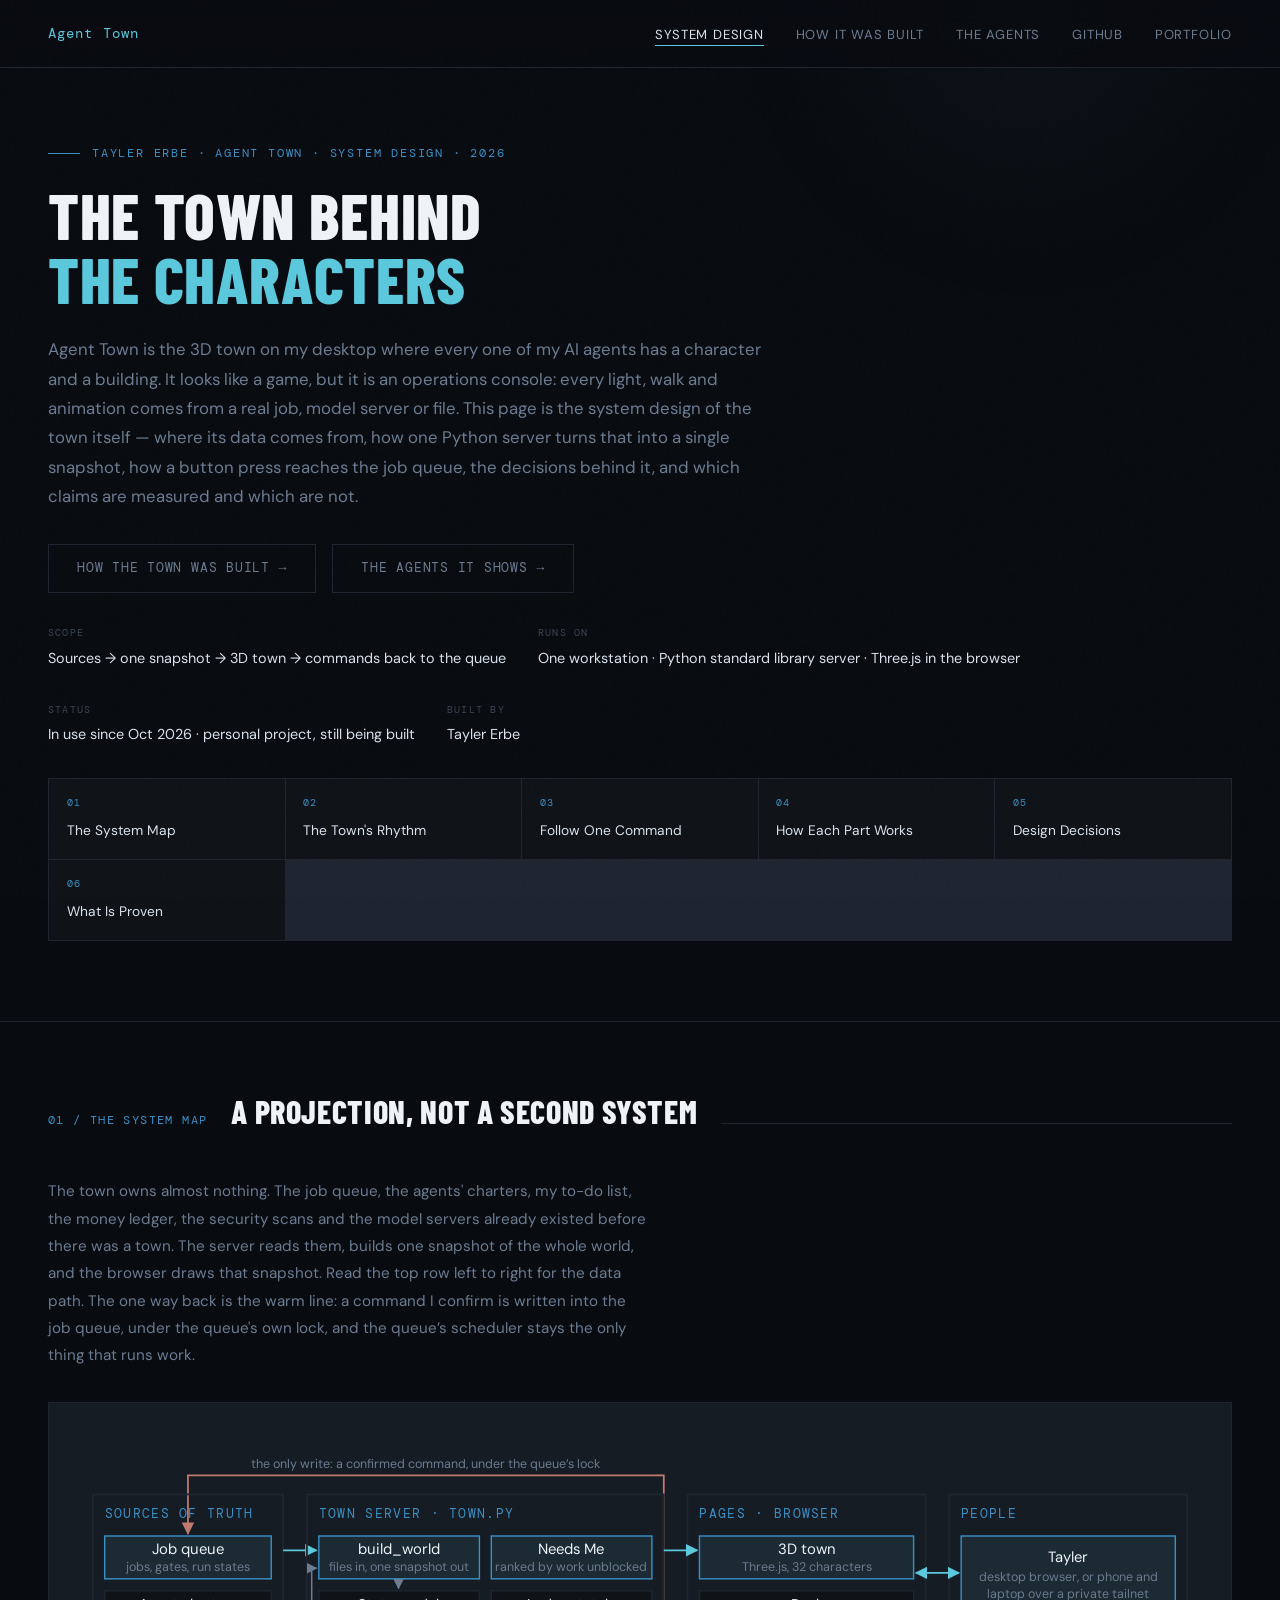
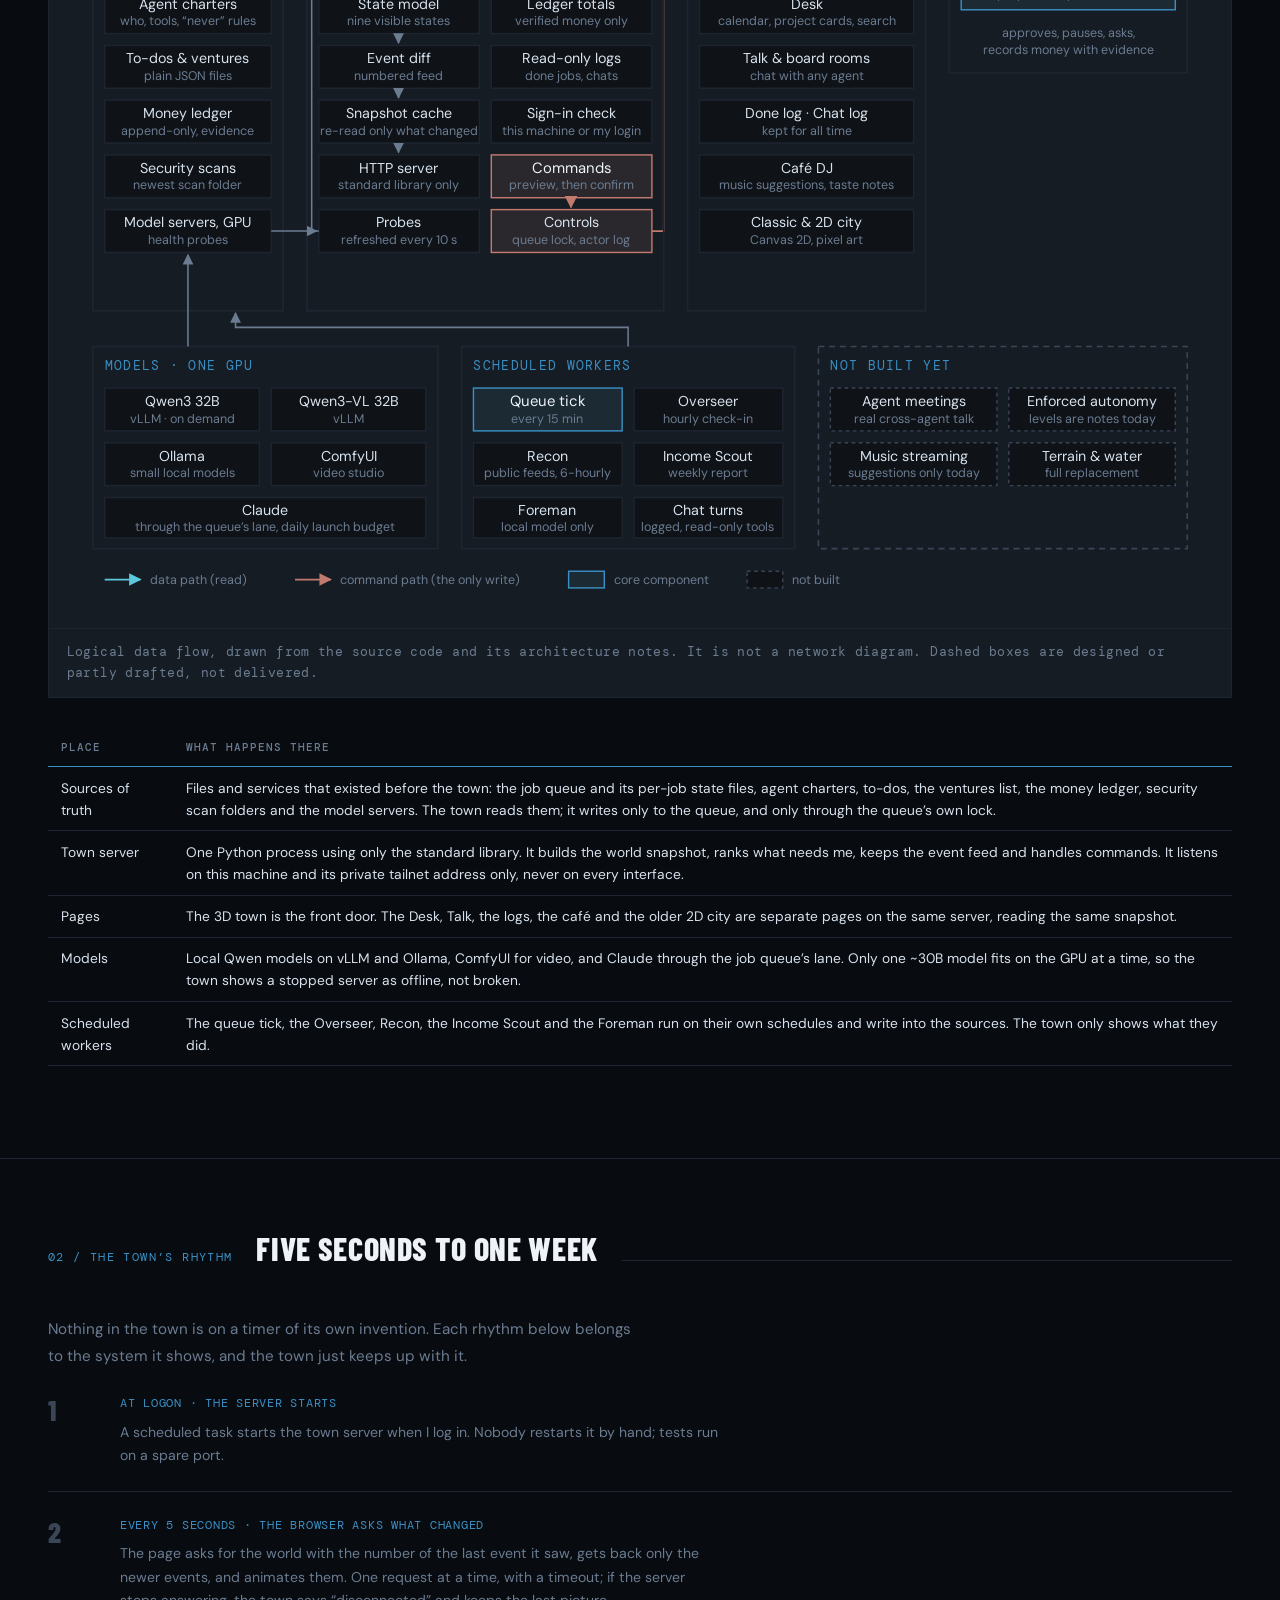
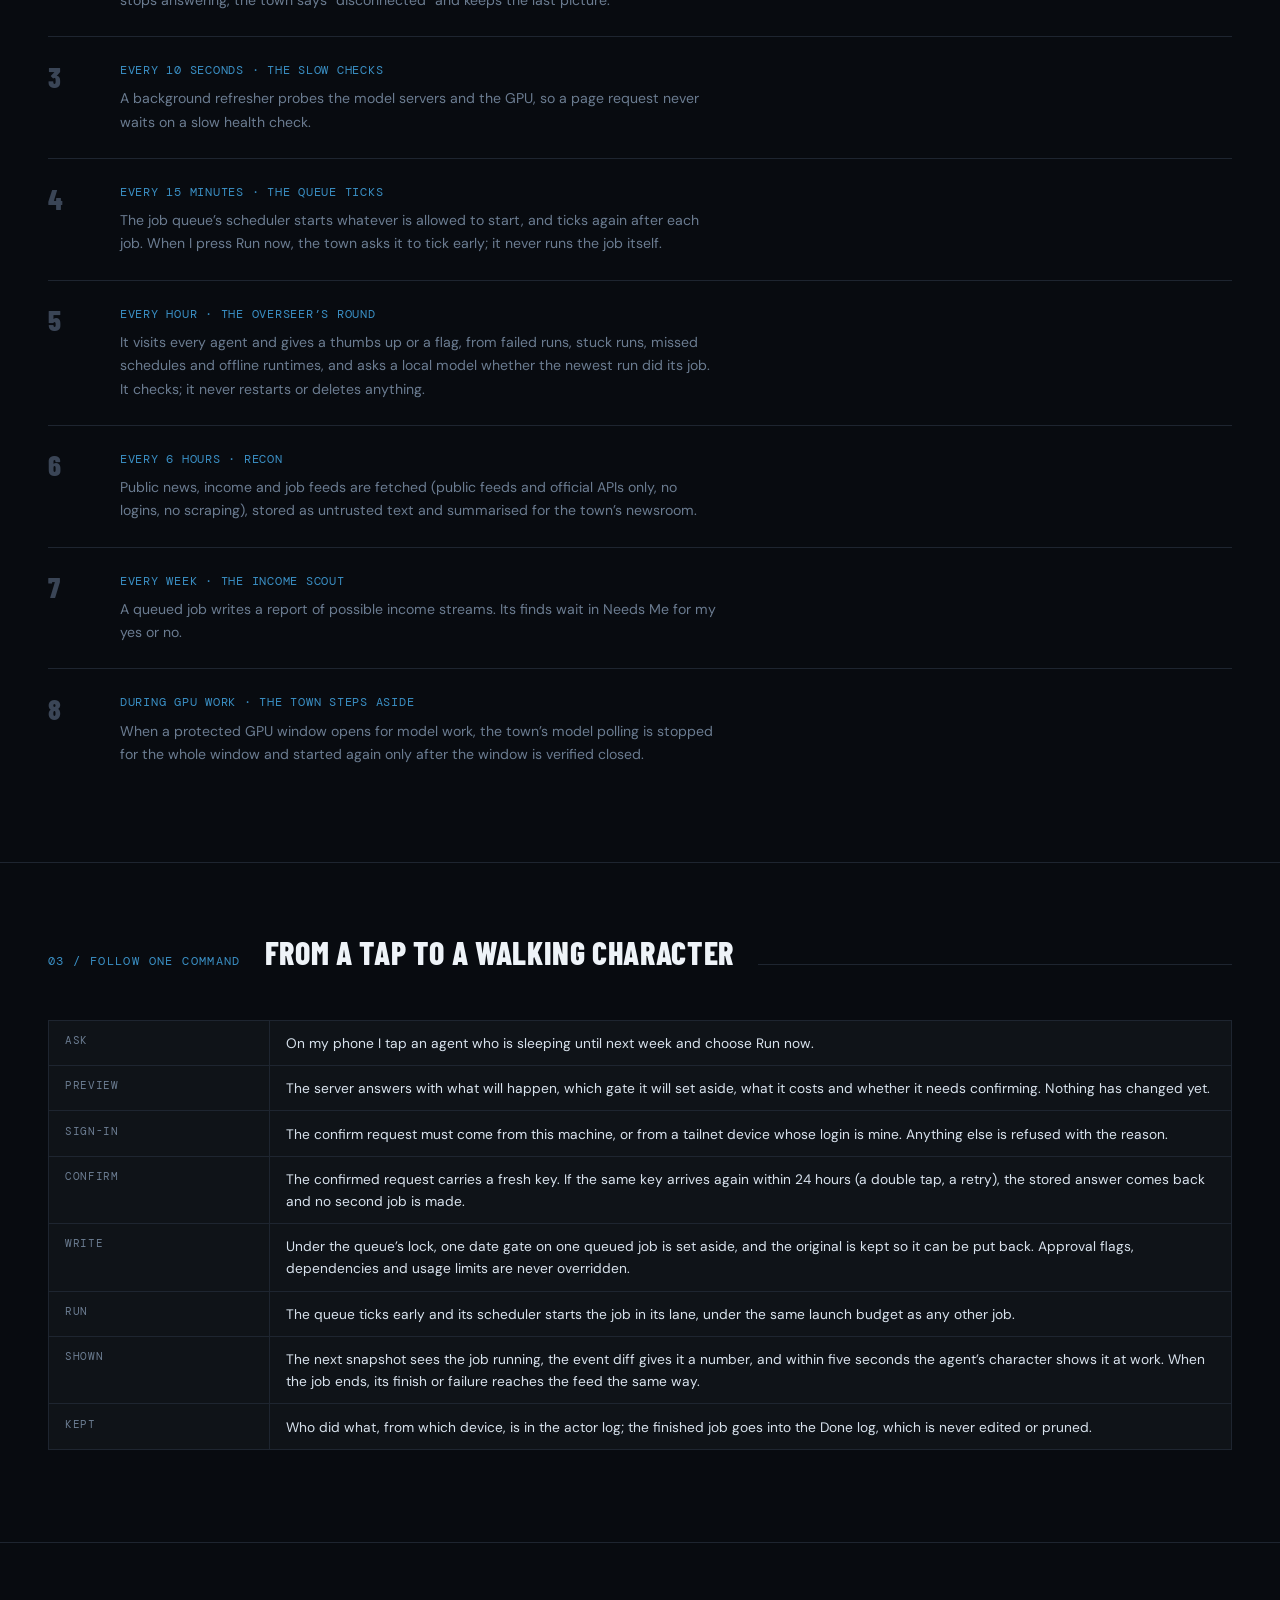
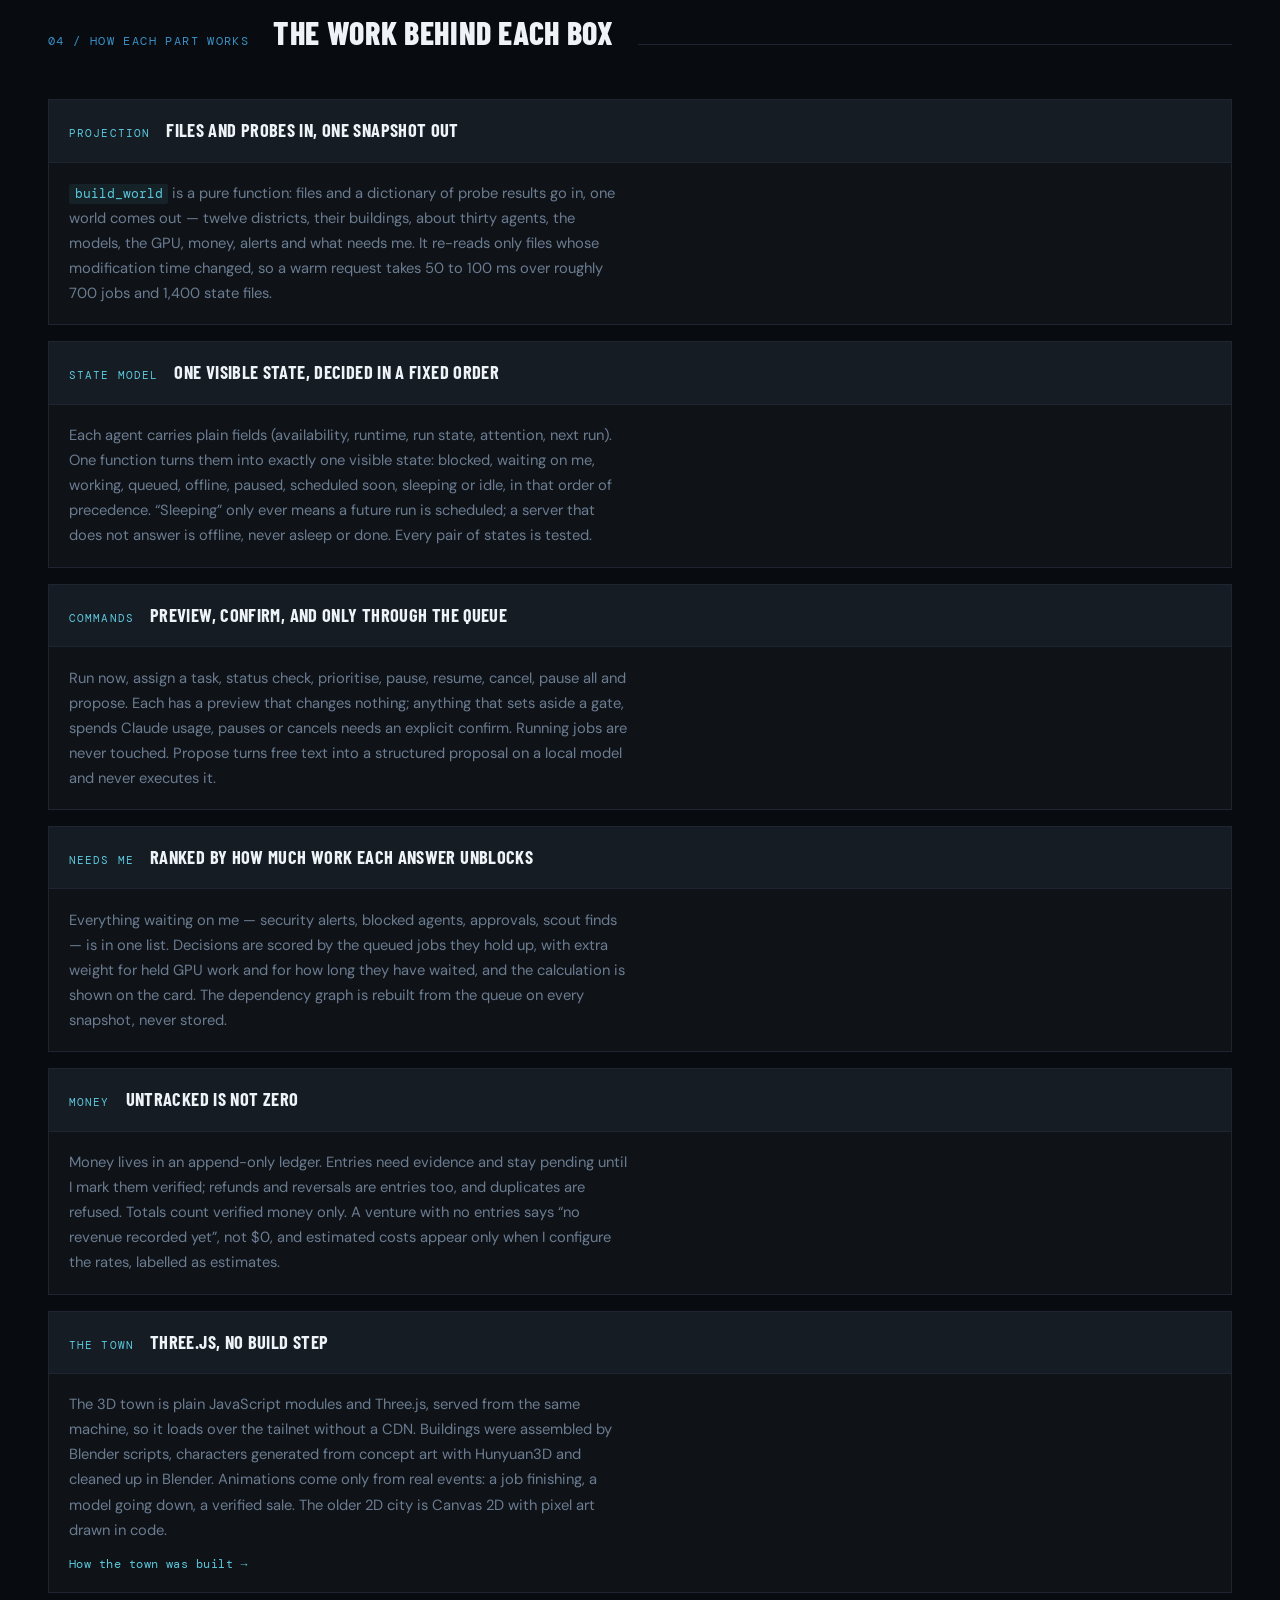
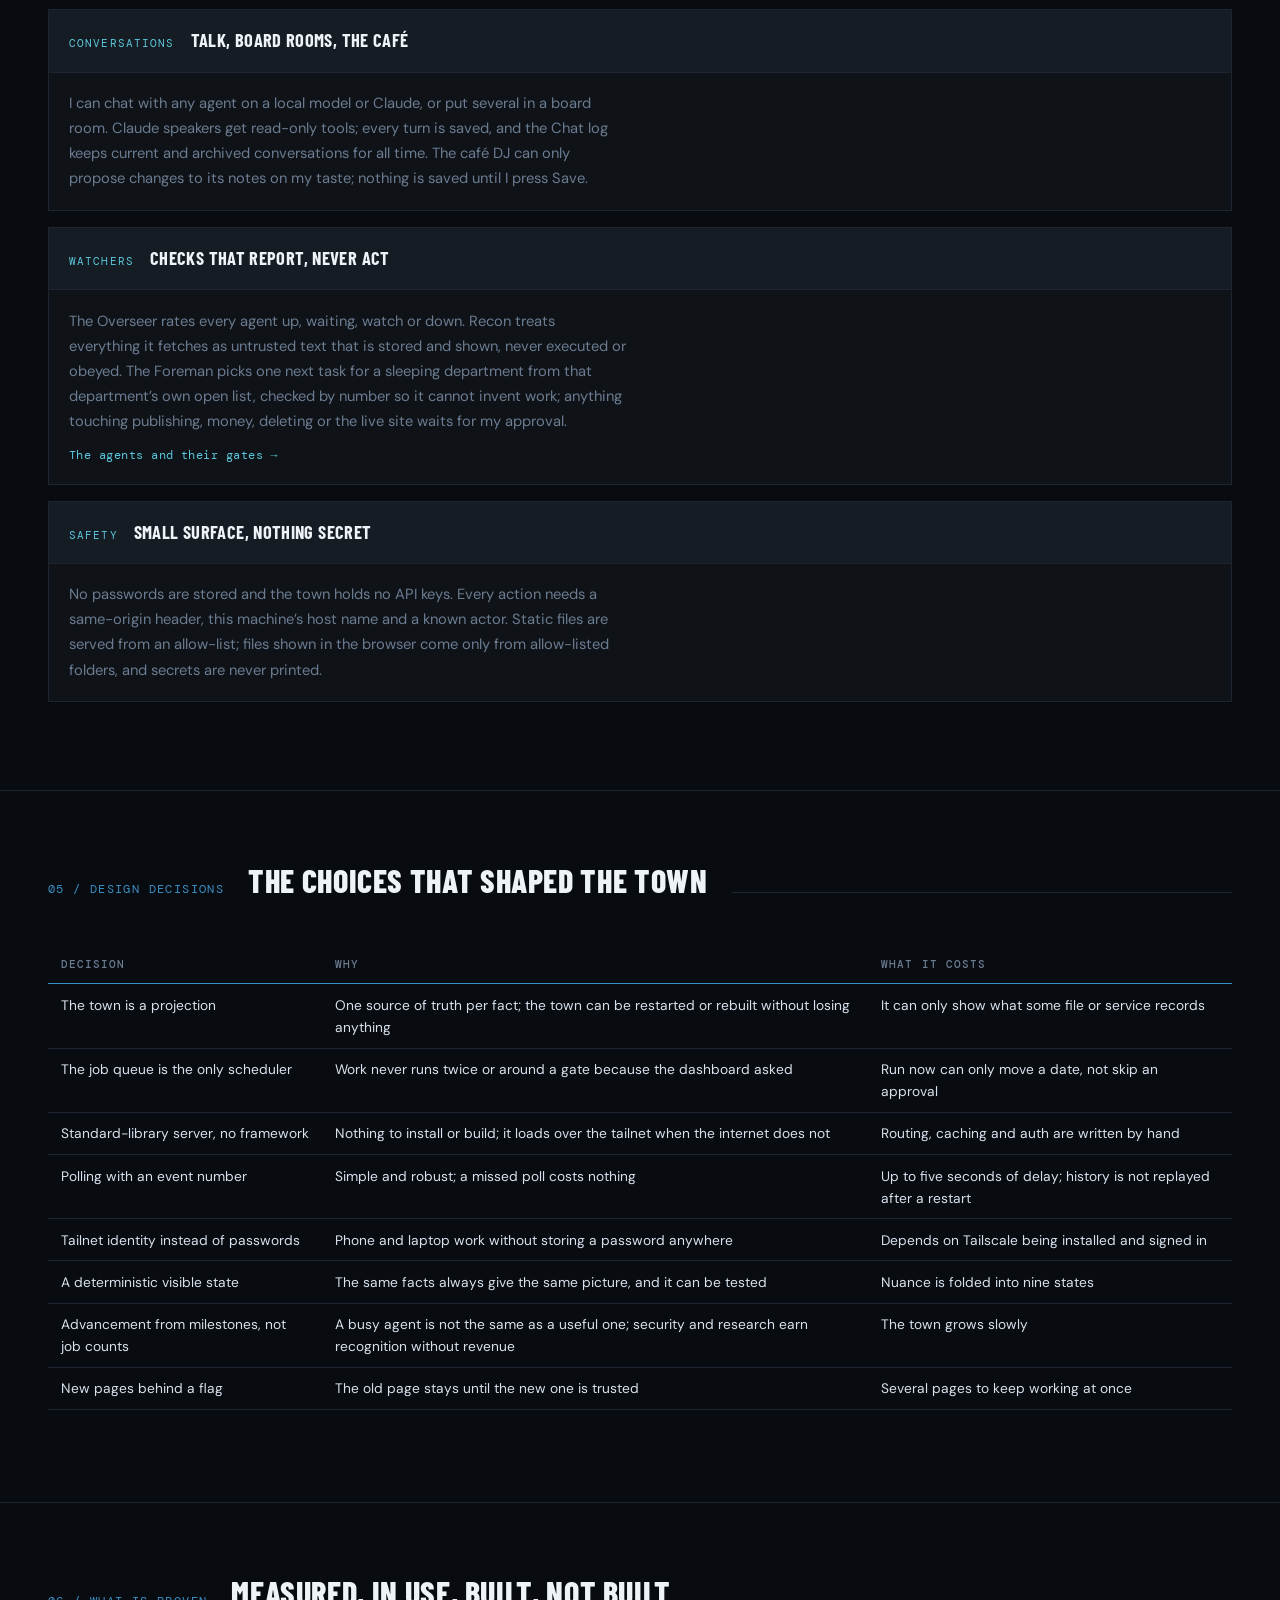
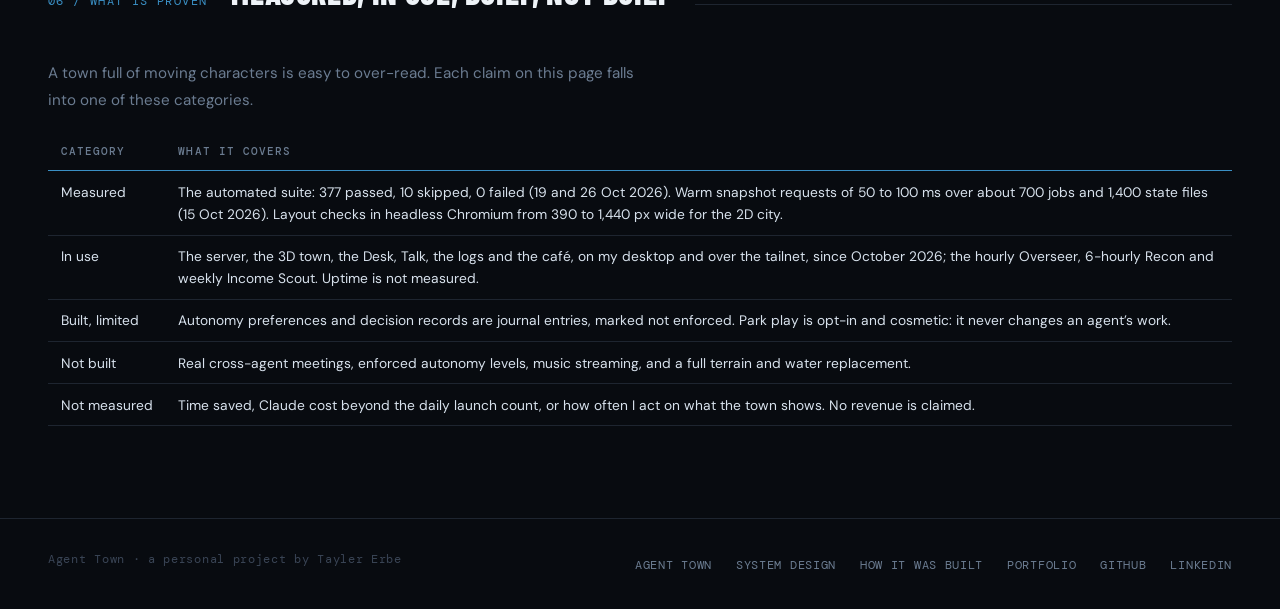
==== commit 3355e708: "Say 'in use since Oct 2026' instead of 'running daily' The town server has not answered since 4 Nov," ====
--- a/design/index.html
+++ b/design/index.html
@@ -4,7 +4,7 @@
   <meta charset="UTF-8" />
   <meta name="viewport" content="width=device-width, initial-scale=1.0" />
   <title>Agent Town &middot; System Design</title>
-  <meta name="description" content="End-to-end system design of Agent Town: where its data comes from, how one server turns it into a snapshot, how a command reaches the job queue, the design decisions, and what is measured, live, built and not built." />
+  <meta name="description" content="End-to-end system design of Agent Town: where its data comes from, how one server turns it into a snapshot, how a command reaches the job queue, the design decisions, and what is measured, in use, built and not built." />
   <link rel="stylesheet" href="../assets/site.css" />
   <link rel="stylesheet" href="../assets/town.css" />
 </head>
@@ -39,7 +39,7 @@
     <div class="hero-meta">
       <div class="meta-item"><div class="meta-label">Scope</div><div class="meta-value">Sources &rarr; one snapshot &rarr; 3D town &rarr; commands back to the queue</div></div>
       <div class="meta-item"><div class="meta-label">Runs on</div><div class="meta-value">One workstation &middot; Python standard library server &middot; Three.js in the browser</div></div>
-      <div class="meta-item"><div class="meta-label">Status</div><div class="meta-value">Running daily since Oct 2026 &middot; personal project, still being built</div></div>
+      <div class="meta-item"><div class="meta-label">Status</div><div class="meta-value">In use since Oct 2026 &middot; personal project, still being built</div></div>
       <div class="meta-item"><div class="meta-label">Built by</div><div class="meta-value">Tayler Erbe</div></div>
     </div>
 
@@ -449,7 +449,7 @@
   <section id="evidence">
     <div class="section-header">
       <div class="section-tag">06 / What Is Proven</div>
-      <h2 class="section-title">Measured, live, built, not built</h2>
+      <h2 class="section-title">Measured, in use, built, not built</h2>
       <div class="section-line"></div>
     </div>
 
@@ -462,7 +462,7 @@
       <thead><tr><th scope="col">Category</th><th scope="col">What it covers</th></tr></thead>
       <tbody>
         <tr><td>Measured</td><td>The automated suite: 377 passed, 10 skipped, 0 failed (19 and 26 Oct 2026). Warm snapshot requests of 50 to 100 ms over about 700 jobs and 1,400 state files (15 Oct 2026). Layout checks in headless Chromium from 390 to 1,440 px wide for the 2D city.</td></tr>
-        <tr><td>Live</td><td>The server, the 3D town, the Desk, Talk, the logs and the caf&eacute; on my desktop and over the tailnet; the hourly Overseer, 6-hourly Recon and weekly Income Scout.</td></tr>
+        <tr><td>In use</td><td>The server, the 3D town, the Desk, Talk, the logs and the caf&eacute;, on my desktop and over the tailnet, since October 2026; the hourly Overseer, 6-hourly Recon and weekly Income Scout. Uptime is not measured.</td></tr>
         <tr><td>Built, limited</td><td>Autonomy preferences and decision records are journal entries, marked not enforced. Park play is opt-in and cosmetic: it never changes an agent&rsquo;s work.</td></tr>
         <tr><td>Not built</td><td>Real cross-agent meetings, enforced autonomy levels, music streaming, and a full terrain and water replacement.</td></tr>
         <tr><td>Not measured</td><td>Time saved, Claude cost beyond the daily launch count, or how often I act on what the town shows. No revenue is claimed.</td></tr>
